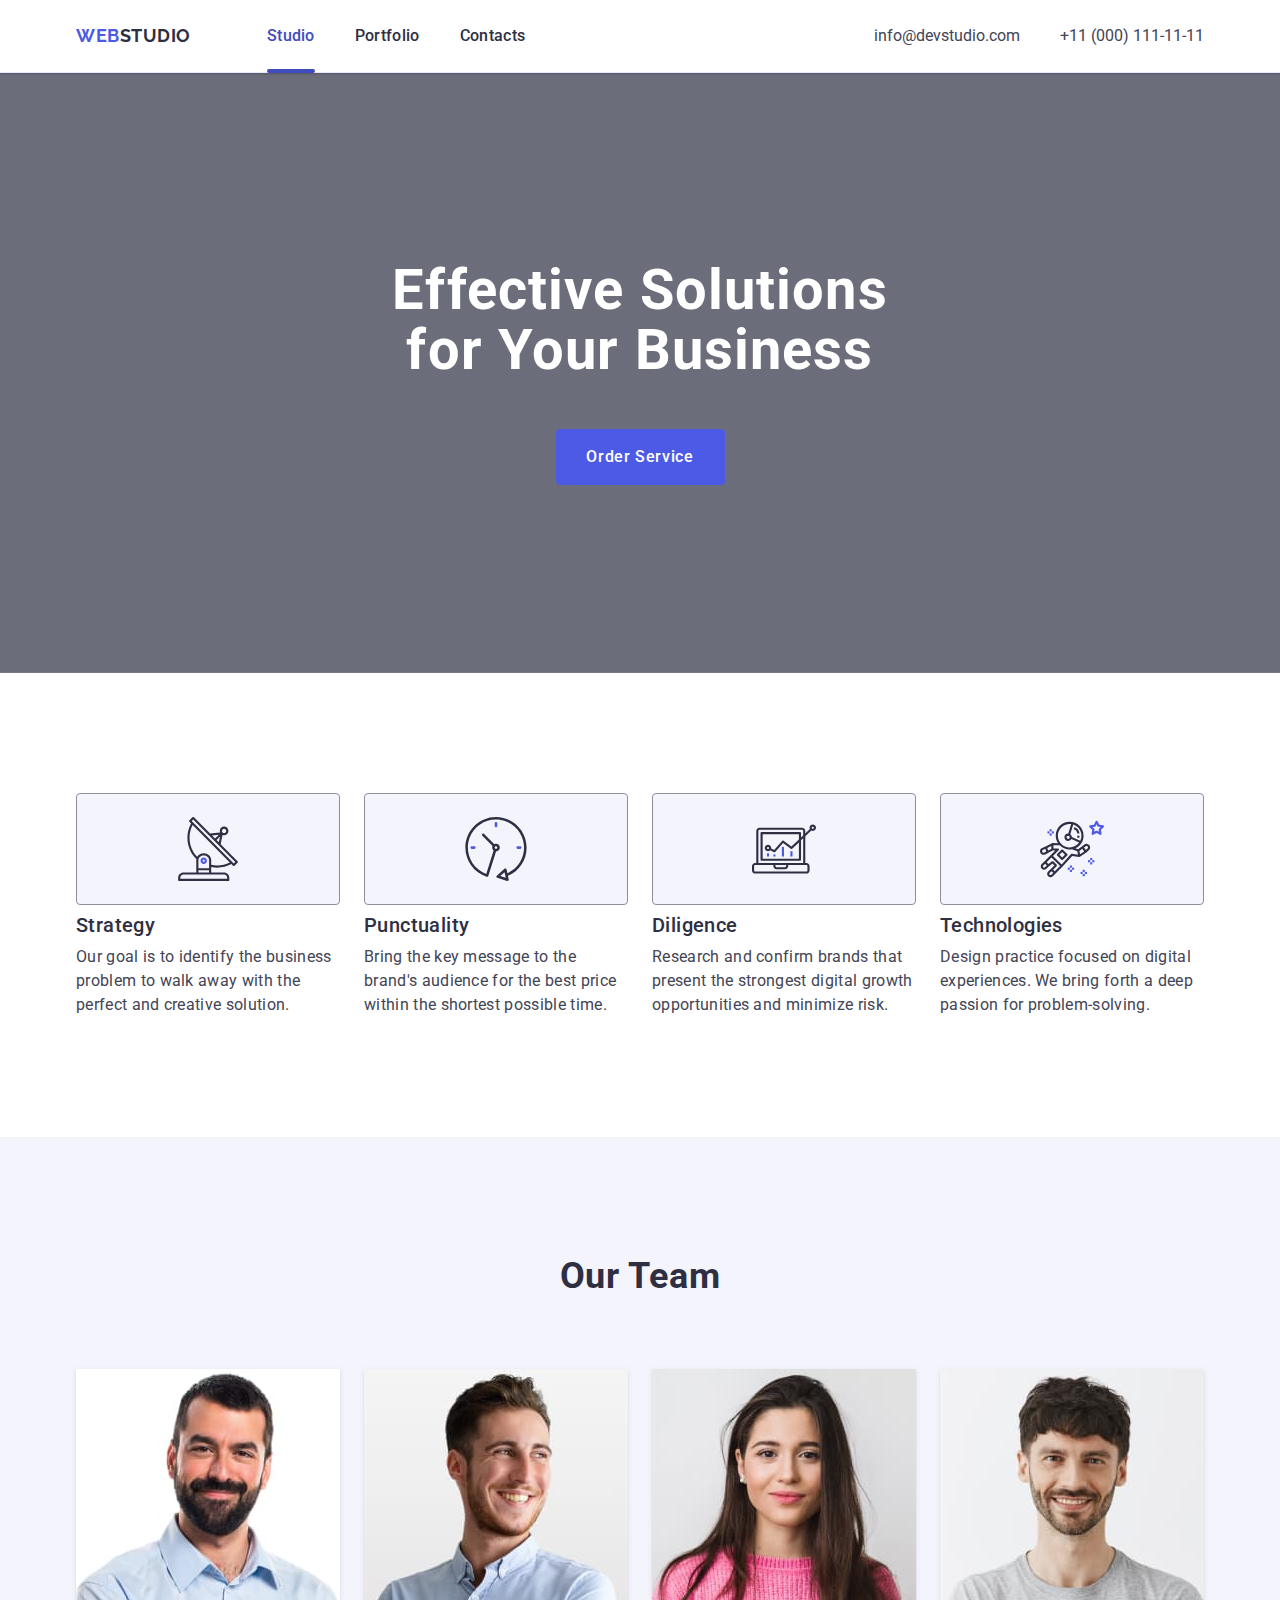
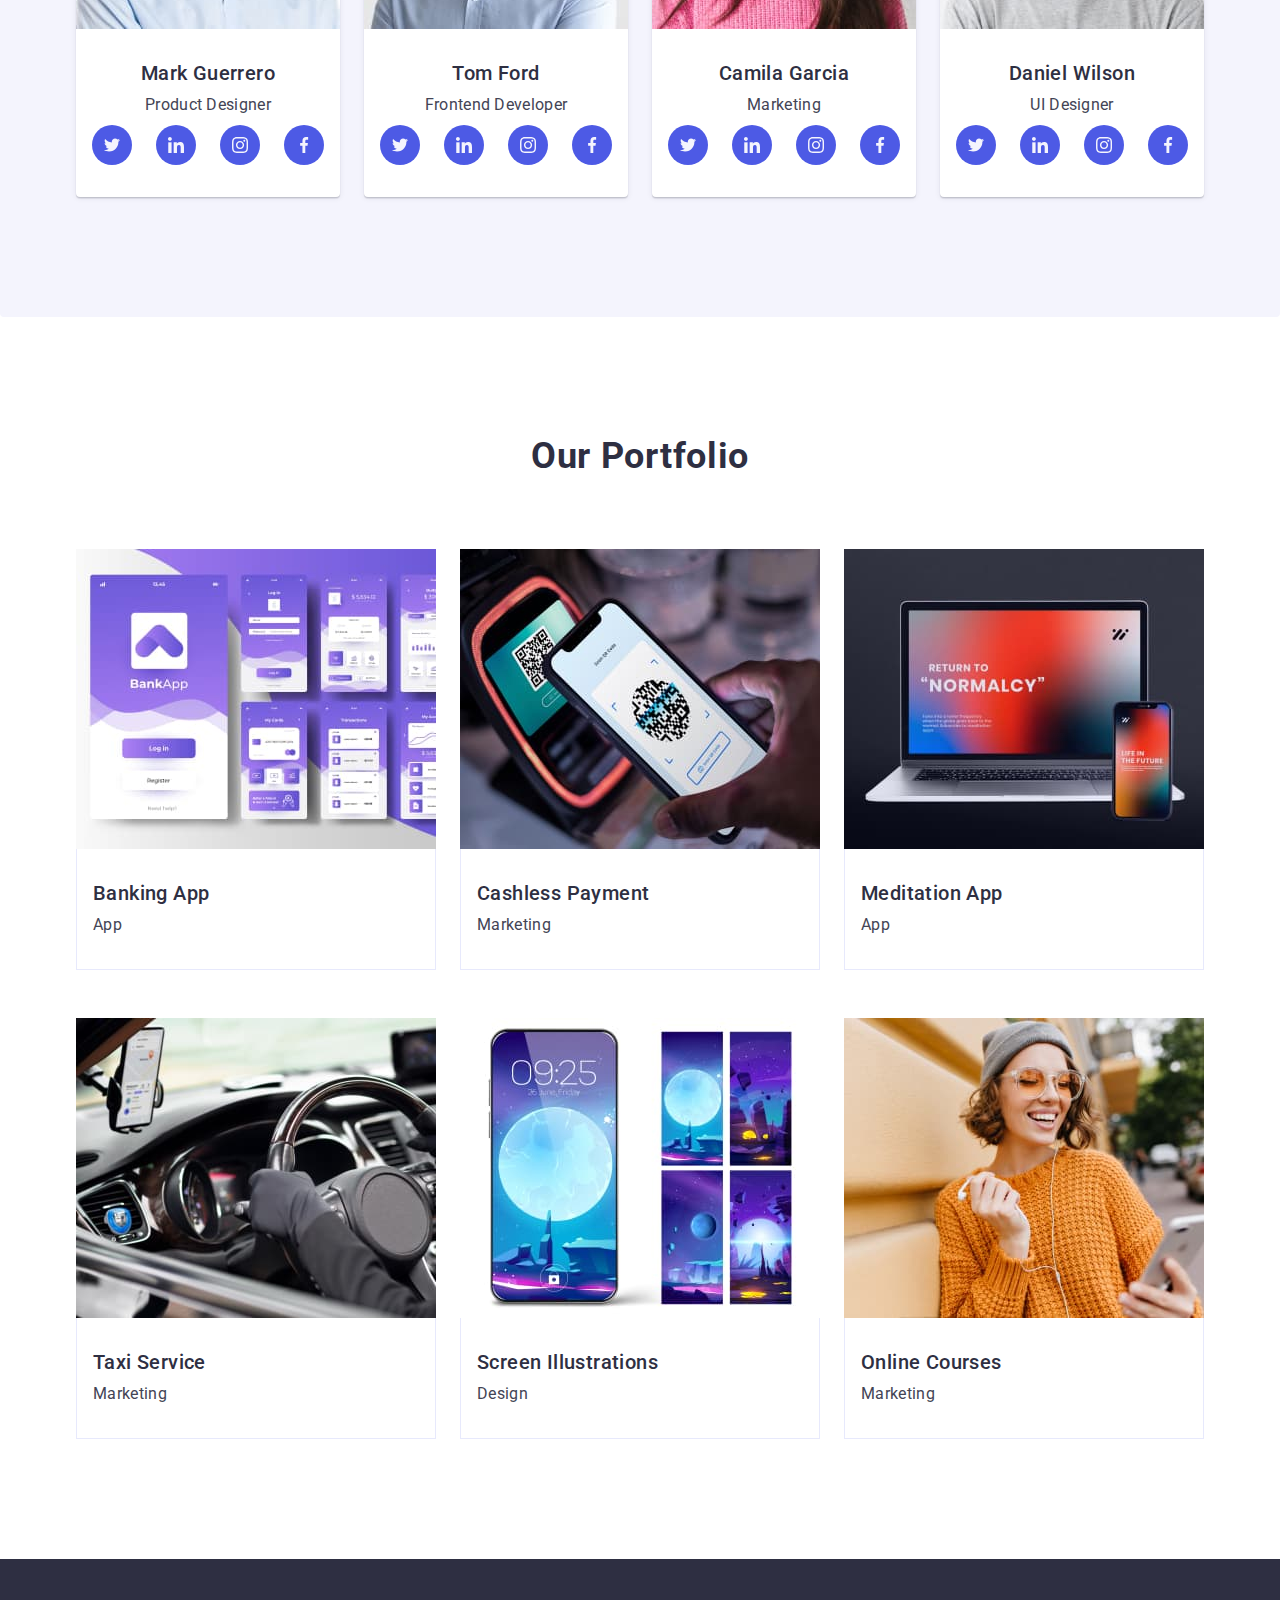
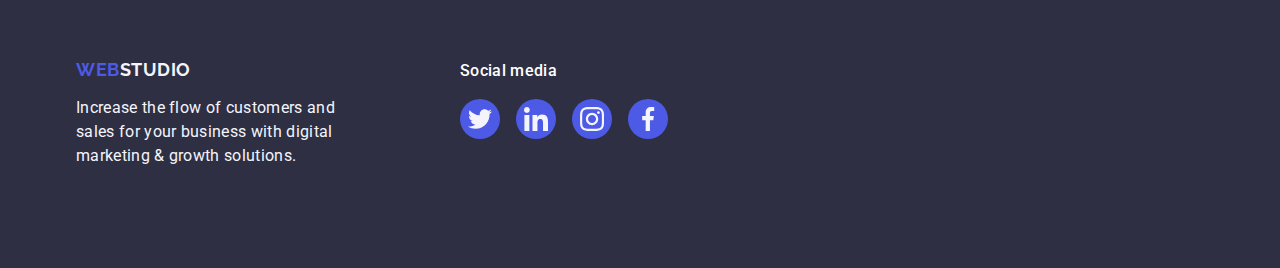
==== index.html @ 5a93f1c4 "Initial commit" ====
<!DOCTYPE html>
<html lang="en">

<head>
    <meta charset="UTF-8">
    <meta name="viewport" content="width=device-width, initial-scale=1.0">
    <title>WEB STUDIO</title>
    <!-- Normalize -->
    <link rel="stylesheet" href="https://cdn.jsdelivr.net/npm/modern-normalize@2.0.0/modern-normalize.min.css">
    <!-- Fonts -->
    <link rel="preconnect" href="https://fonts.googleapis.com">
    <link rel="preconnect" href="https://fonts.gstatic.com" crossorigin>
    <link href="https://fonts.googleapis.com/css2?family=Raleway:wght@700&family=Roboto:wght@400;500;700&display=swap"
        rel="stylesheet">
    <!-- Custom style -->
    <link rel="stylesheet" href="./css/styles.css">
</head>

<body>
    <header class="header">
        <div class="container header-container">
            <nav class="header-nav">
                <a class="header-logo" href=" ./index.html">
                    Web<span class="header-logo-accent">Studio</span></a>
                <ul class="header-list">
                    <li class="header-item">
                        <a class="header-link link" href="./index.html">Studio</a>
                    </li>
                    <li class="header-item">
                        <a class="header-link" href="">Portfolio</a>
                    </li>
                    <li class="header-item">
                        <a class="header-link" href="">Contacts</a>
                    </li>
                </ul>
            </nav>

            <address class="adress-style">
                <ul class="adress-list">
                    <li><a class="adress-item" href="mailto:info@devstudio.com">info@devstudio.com</a></li>
                    <li><a class="adress-item" href="tel:+110001111111">+11 (000) 111-11-11</a></li>
                </ul>
            </address>
        </div>
    </header>

    <main>
        <!--Effective Solutions page-->
        <section class="hero">
            <div class="container hero-container">
                <h1 class="hero-text">Effective Solutions for Your Business</h1>
                <button class="hero-btn" type="button">Order Service</button>
            </div>
        </section>

        <!--main page-->
        <section class="our-advanteges">
            <div class="container">
                <h2 class="visually-hidden">Our advantages</h2>
                <ul class="our-advanteges-list">
                    <li class="our-advanteges-item">
                        <div class="our-advanteges-icon">
                            <svg width="64" height="64">
                                <use href="./images/icons.svg#icon-antenna"></use>
                            </svg>
                        </div>
                        <h3 class="our-advanteges-title">Strategy</h3>
                        <p class="our-advantages-paragraph">Our goal is to identify the business problem to walk away
                            with the perfect and creative solution.
                        </p>
                    </li>
                    <li class="our-advanteges-item">
                        <div class="our-advanteges-icon">
                            <svg width="64" height="64">
                                <use href="./images/icons.svg#icon-clock"></use>
                            </svg>
                        </div>
                        <h3 class="our-advanteges-title">Punctuality</h3>
                        <p class="our-advantages-paragraph">Bring the key message to the brand's audience for the best
                            price within the shortest possible time.
                        </p>
                    </li>
                    <li class="our-advanteges-item">
                        <div class="our-advanteges-icon">
                            <svg width="64" height="64">
                                <use href="./images/icons.svg#icon-diagram"></use>
                            </svg>
                        </div>
                        <h3 class="our-advanteges-title">Diligence</h3>
                        <p class="our-advantages-paragraph">Research and confirm brands that present the strongest
                            digital growth opportunities and minimize risk.
                        </p>
                    </li>
                    <li class="our-advanteges-item">
                        <div class="our-advanteges-icon">
                            <svg width="64" height="64">
                                <use href="./images/icons.svg#icon-astronaut"></use>
                            </svg>
                        </div>
                        <h3 class="our-advanteges-title">Technologies</h3>
                        <p class="our-advantages-paragraph">Design practice focused on digital experiences. We bring
                            forth a deep passion for problem-solving.
                        </p>
                    </li>
                </ul>
            </div>
        </section>

        <!--our team page -->
        <section class="our-team">
            <div class="container">
                <h2 class="our-team-header">Our Team</h2>
                <ul class="our-team-list">
                    <li class="our-team-list-properties">
                        <img src="./images/mark.jpg" alt="Mark" width="264" height="260">
                        <div class="our-team-list-properties-text">
                            <h3 class="our-team-title">Mark Guerrero</h3>
                            <p class="our-team-paragraph">Product Designer</p>
                            <ul class="social-media-list">
                                <li class="social-media-item">
                                    <a href="" class="social-media-link">
                                        <svg class="social-media-icon" width="16" height="16">
                                            <use href="./images/icons.svg#icon-icon-twitter"></use>
                                        </svg>
                                    </a>
                                </li>
                                <li class="social-media-item">
                                    <a href="" class="social-media-link">
                                        <svg class="social-media-icon" width="16" height="16">
                                            <use href="./images/icons.svg#icon-icon-linkedin"></use>
                                        </svg>
                                    </a>
                                </li>
                                <li class="social-media-item">
                                    <a href="" class="social-media-link">
                                        <svg class="social-media-icon" width="16" height="16">
                                            <use href="./images/icons.svg#icon-icon-instagram"></use>
                                        </svg>
                                    </a>
                                </li>
                                <li class="social-media-item">
                                    <a href="" class="social-media-link">
                                        <svg class="social-media-icon" width="16" height="16">
                                            <use href="./images/icons.svg#icon-icon-facebook"></use>
                                        </svg>
                                    </a>
                                </li>
                            </ul>
                        </div>
                    </li>
                    <li class="our-team-list-properties">
                        <img src="./images/tom.jpg" alt="Tom" width="264" height="260">
                        <div class="our-team-list-properties-text">
                            <h3 class="our-team-title">Tom Ford</h3>
                            <p class="our-team-paragraph">Frontend Developer</p>
                            <ul class="social-media-list">
                                <li class="social-media-item">
                                    <a href="" class="social-media-link">
                                        <svg class="social-media-icon" width="16" height="16">
                                            <use href="./images/icons.svg#icon-icon-twitter"></use>
                                        </svg>
                                    </a>
                                </li>
                                <li class="social-media-item">
                                    <a href="" class="social-media-link">
                                        <svg class="social-media-icon" width="16" height="16">
                                            <use href="./images/icons.svg#icon-icon-linkedin"></use>
                                        </svg>
                                    </a>
                                </li>
                                <li class="social-media-item">
                                    <a href="" class="social-media-link">
                                        <svg class="social-media-icon" width="16" height="16">
                                            <use href="./images/icons.svg#icon-icon-instagram"></use>
                                        </svg>
                                    </a>
                                </li>
                                <li class="social-media-item">
                                    <a href="" class="social-media-link">
                                        <svg class="social-media-icon" width="16" height="16">
                                            <use href="./images/icons.svg#icon-icon-facebook"></use>
                                        </svg>
                                    </a>
                                </li>
                            </ul>
                        </div>
                    </li>
                    <li class="our-team-list-properties">
                        <img src="./images/camila.jpg" alt="Camila" width="264" height="260">
                        <div class="our-team-list-properties-text">
                            <h3 class="our-team-title">Camila Garcia</h3>
                            <p class="our-team-paragraph">Marketing</p>
                            <ul class="social-media-list">
                                <li class="social-media-item">
                                    <a href="" class="social-media-link">
                                        <svg class="social-media-icon" width="16" height="16">
                                            <use href="./images/icons.svg#icon-icon-twitter"></use>
                                        </svg>
                                    </a>
                                </li>
                                <li class="social-media-item">
                                    <a href="" class="social-media-link">
                                        <svg class="social-media-icon" width="16" height="16">
                                            <use href="./images/icons.svg#icon-icon-linkedin"></use>
                                        </svg>
                                    </a>
                                </li>
                                <li class="social-media-item">
                                    <a href="" class="social-media-link">
                                        <svg class="social-media-icon" width="16" height="16">
                                            <use href="./images/icons.svg#icon-icon-instagram"></use>
                                        </svg>
                                    </a>
                                </li>
                                <li class="social-media-item">
                                    <a href="" class="social-media-link">
                                        <svg class="social-media-icon" width="16" height="16">
                                            <use href="./images/icons.svg#icon-icon-facebook"></use>
                                        </svg>
                                    </a>
                                </li>
                            </ul>
                        </div>
                    </li>
                    <li class="our-team-list-properties">
                        <img src="./images/daniel.jpg" alt="Daniel" width="264" height="260">
                        <div class="our-team-list-properties-text">
                            <h3 class="our-team-title">Daniel Wilson</h3>
                            <p class="our-team-paragraph">UI Designer</p>
                            <ul class="social-media-list">
                                <li class="social-media-item">
                                    <a href="" class="social-media-link">
                                        <svg class="social-media-icon" width="16" height="16">
                                            <use href="./images/icons.svg#icon-icon-twitter"></use>
                                        </svg>
                                    </a>
                                </li>
                                <li class="social-media-item">
                                    <a href="" class="social-media-link">
                                        <svg class="social-media-icon" width="16" height="16">
                                            <use href="./images/icons.svg#icon-icon-linkedin"></use>
                                        </svg>
                                    </a>
                                </li>
                                <li class="social-media-item">
                                    <a href="" class="social-media-link">
                                        <svg class="social-media-icon" width="16" height="16">
                                            <use href="./images/icons.svg#icon-icon-instagram"></use>
                                        </svg>
                                    </a>
                                </li>
                                <li class="social-media-item">
                                    <a href="" class="social-media-link">
                                        <svg class="social-media-icon" width="16" height="16">
                                            <use href="./images/icons.svg#icon-icon-facebook"></use>
                                        </svg>
                                    </a>
                                </li>
                            </ul>
                        </div>
                    </li>
                </ul>
            </div>
        </section>

        <!--our portfolio page -->
        <section class="our-portfolio">
            <div class="container">
                <h2 class="our-portfolio-header">Our Portfolio</h2>
                <ul class="our-portfolio-list">
                    <li class="our-portfolio-item">
                        <div class="overlay">
                            <img src="./images/banking-app.jpg" alt="Banking App" width="360" height="300">
                            <p class="overlay-text">14 Stylish and User-Friendly App Design Concepts · Task Manager App
                                · Calorie Tracker App ·
                                Exotic Fruit Ecommerce App · Cloud Storage App</p>
                        </div>
                        <div class="our-portfolio-conten">
                            <h3 class="our-portfolio-title">Banking App</h3>
                            <p class="our-portfolio-paragraph">App</p>
                        </div>
                    </li>
                    <li class="our-portfolio-item">

                        <div class="overlay">
                            <img src="./images/cashless-payment.jpg" alt="Cashless Payment" width="360" height="300">
                            <p class="overlay-text">14 Stylish and User-Friendly App Design Concepts · Task Manager App
                                · Calorie Tracker App ·
                                Exotic Fruit Ecommerce App · Cloud Storage App</p>
                        </div>

                        <div class="our-portfolio-conten">
                            <h3 class="our-portfolio-title">Cashless Payment</h3>
                            <p class="our-portfolio-paragraph">Marketing</p>
                        </div>
                    </li>
                    <li class="our-portfolio-item">

                        <div class="overlay">
                            <img src="./images/meditation-app.jpg" alt="Meditation App" width="360" height="300">
                            <p class="overlay-text">14 Stylish and User-Friendly App Design Concepts · Task Manager App
                                · Calorie Tracker App ·
                                Exotic Fruit Ecommerce App · Cloud Storage App</p>
                        </div>

                        <div class="our-portfolio-conten">
                            <h3 class="our-portfolio-title">Meditation App</h3>
                            <p class="our-portfolio-paragraph">App</p>
                        </div>
                    </li>
                    <li class="our-portfolio-item">

                        <div class="overlay">
                            <img src="./images/taxi-service.jpg" alt="Taxi Service" width="360" height="300">
                            <p class="overlay-text">14 Stylish and User-Friendly App Design Concepts · Task Manager App
                                · Calorie Tracker App ·
                                Exotic Fruit Ecommerce App · Cloud Storage App</p>
                        </div>

                        <div class="our-portfolio-conten">
                            <h3 class="our-portfolio-title">Taxi Service</h3>
                            <p class="our-portfolio-paragraph">Marketing</p>
                        </div>
                    </li>
                    <li class="our-portfolio-item">

                        <div class="overlay">
                            <img src="./images/screen-il.jpg" alt="Screen Illustrations" width="360" height="300">
                            <p class="overlay-text">14 Stylish and User-Friendly App Design Concepts · Task Manager App
                                · Calorie Tracker App ·
                                Exotic Fruit Ecommerce App · Cloud Storage App</p>
                        </div>

                        <div class="our-portfolio-conten">
                            <h3 class="our-portfolio-title">Screen Illustrations</h3>
                            <p class="our-portfolio-paragraph">Design</p>
                        </div>
                    </li>
                    <li class="our-portfolio-item">

                        <div class="overlay">
                            <img src="./images/online-courses.jpg" alt="Banking App" width="360" height="300">
                            <p class="overlay-text">14 Stylish and User-Friendly App Design Concepts · Task Manager App
                                · Calorie Tracker App ·
                                Exotic Fruit Ecommerce App · Cloud Storage App</p>
                        </div>

                        <div class="our-portfolio-conten">
                            <h3 class="our-portfolio-title">Online Courses</h3>
                            <p class="our-portfolio-paragraph">Marketing</p>
                        </div>
                    </li>
                </ul>
            </div>
        </section>
    </main>

    <!-- footer -->
    <footer class="footer">
        <div class="container footer-structure">
            <div class="footer-logo-text">
                <a class="footer-logo" href=" ./index.html">
                    Web<span class="footer-logo-accent">Studio</span></a>
                <p class="footer-slogan">Increase the flow of customers and sales for your business with digital
                    marketing & growth solutions.</p>
            </div>
            <div class="footer-social-media">
                <p class="social-paragraph">Social media</p>
                <ul class="footer-social-media-list">
                    <li class="footer-social-media-item">
                        <a href="" class="footer-social-media-link">
                            <svg class="social-media-icon" width="24" height="24">
                                <use href="./images/icons.svg#icon-icon-twitter"></use>
                            </svg>
                        </a>
                    </li>
                    <li class="footer-social-media-item">
                        <a href="" class="footer-social-media-link">
                            <svg class="social-media-icon" width="24" height="24">
                                <use href="./images/icons.svg#icon-icon-linkedin"></use>
                            </svg>
                        </a>
                    </li>
                    <li class="footer-social-media-item">
                        <a href="" class="footer-social-media-link">
                            <svg class="social-media-icon" width="24" height="24">
                                <use href="./images/icons.svg#icon-icon-instagram"></use>
                            </svg>
                        </a>
                    </li>
                    <li class="footer-social-media-item">
                        <a href="" class="footer-social-media-link">
                            <svg class="social-media-icon" width="24" height="24">
                                <use href="./images/icons.svg#icon-icon-facebook"></use>
                            </svg>
                        </a>
                    </li>
                </ul>
            </div>
        </div>
    </footer>
</body>


</html>
---- css/styles.css ----
html {
  box-sizing: border-box;
}
*,
*::after,
*::before {
  box-sizing: inherit;
}
body {
  margin: 0;
  background-color: #fff;
  font-family: Roboto, sans-serif;
  color: #434455;
}

/* Reset styles */
h1,
h2,
h3,
h4,
h5,
h6,
p {
  margin: 0;
}

ul,
ol {
  list-style-type: none;
  margin: 0;
  padding: 0;
}

img {
  display: block;
  max-width: 100%;
  height: auto;
}

a {
  color: currentColor;
  text-decoration: none;
}

button {
  padding: 0;
  font-family: inherit;
  color: currentColor;
  background-color: transparent;
  cursor: pointer;
  border: none;
}

/* header */
.header {
  border-bottom: 1px solid #e7e9fc;
  display: block;
  box-shadow: 0px 2px 1px rgba(46, 47, 66, 0.08),
    0px 1px 1px rgba(46, 47, 66, 0.16), 0px 1px 6px rgba(46, 47, 66, 0.08);
}
.container {
  width: 1158px;
  padding: 0 15px;
  margin: 0 auto;
}
.header-container {
  display: flex; /*розміщує в рядок*/
  justify-content: space-between; /*рівномірні відступи між лого, навігацією та адресом*/
  align-items: center; /*розміщує логотип та адресу на тій же висоті, що і навігацію */
}

.header-nav {
  display: flex;
  align-items: center;
}
.header-list {
  display: flex;
  gap: 40px;
  margin-right: 332px;
}

.adress-list {
  display: flex;
  gap: 40px;
  margin: auto;
}
/* */
.header-link.link {
  position: relative;
  color: #404bbf;
  display: block;
  padding-bottom: 24px;
  padding-top: 24px;
  font-family: Roboto;
  font-size: 16px;
  font-style: normal;
  font-weight: 500;
  line-height: 1.5;
  letter-spacing: 0.02em;
  transition: color 250ms cubic-bezier(0.4, 0, 0.2, 1);
}

.header-link.link::after {
  content: "";
  position: absolute;
  bottom: -1px;
  display: block;
  width: 100%;
  height: 4px;
  border-radius: 2px;
  background-color: #404bbf;
}

/*.header-item:not(:last-child) {
  margin-right: 40px; 
}*/
.header-logo {
  font-family: "Raleway", sans-serif;
  font-weight: 700;
  font-size: 18px;
  line-height: 1.17;
  letter-spacing: 0.03em;
  text-transform: uppercase;
  color: #4d5ae5;

  margin-right: 76px;
}

.header-logo-accent {
  color: #2e2f42;
}
.header-link {
  font-weight: 500;
  font-size: 16px;
  line-height: 1.5;
  letter-spacing: 0.02em;
  color: #2e2f42;

  padding: 24px 0; /*розміщує навігацію на висоті 24px, відступ знизу 24px, а по бокам 0 */
  display: block;

  position: relative;
}
.header-link.link {
  color: #404bbf;
}
.header-link:hover,
.header-link:focus {
  color: #404bbf;
}
/*.header-link:after {
  content: "";
  position: absolute;
  left: 0;
  bottom: -1px;
  display: block;
  border-radius: 2px;
  width: 100%;
  height: 4px;
  background-color: #404bbf;
}*/
.adress-style {
  font-style: normal;
}
.adress-link {
  font-size: 16px;
  line-height: 1.5;
  letter-spacing: 0.02em;
  color: #434455;
}
.adress-item {
  transition: color 250ms cubic-bezier(0.4, 0, 0.2, 1);
}
.adress-item:hover,
.adress-item:focus {
  color: #404bbf;
}

/* body  */
.visually-hidden {
  position: absolute;
  width: 1px;
  height: 1px;
  margin: -1px;
  border: 0;
  padding: 0;
  white-space: nowrap;
  clip-path: inset(100%);
  clip: rect(0 0 0 0);
  overflow: hidden;
}

/* hero section */
.hero {
  /*background: #2e2f42;*/
  background-image: linear-gradient(
      rgba(46, 47, 66, 0.7),
      rgba(46, 47, 66, 0.7)
    ),
    url(../images/1people-office.jpeg);

  background-repeat: no-repeat;
  background-position: center;
  background-size: cover;
  max-width: 1440px;
  margin: 0 auto;
  padding: 188px 0;
}
.hero-container {
  display: flex;
  flex-direction: column;
  align-items: center;
  margin: auto;
}
.hero-text {
  color: #fff;
  font-size: 56px;
  font-weight: 700;
  line-height: 1.07;
  text-align: center;
  letter-spacing: 0.02em;
  max-width: 496px;
  margin-bottom: 48px;
  text-align: center;
}
.hero-btn {
  color: #fff;
  font-size: 16px;
  font-weight: 500;
  line-height: 1.5;
  letter-spacing: 0.04em;
  border-radius: 4px;
  border: none;
  background-color: #4d5ae5;
  min-width: 169px;
  height: 56px;
  text-align: center;
  transition: background-color 250ms cubic-bezier(0.4, 0, 0.2, 1);
}
.hero-btn:hover,
.hero-btn:focus {
  background-color: #404bbf;
}

/* our-advanteges */
.our-advanteges {
  padding: 120px 0 120px 0;
}
.our-advanteges-icon {
  display: flex;
  align-items: center;
  justify-content: center;
  height: 112px;
  margin-bottom: 8px;

  border-radius: 4px;
  border: 1px solid #8e8f99;
  background: #f4f4fd;
}
.our-advanteges-header {
  color: #2e2f42;
  font-size: 36px;
  font-weight: 700;
  line-height: 1.11;
  letter-spacing: 0.02em;
}
.our-advanteges-title {
  color: #2e2f42;
  font-size: 20px;
  font-weight: 500;
  line-height: 1.2;
  letter-spacing: 0.02em;
}
.our-advantages-paragraph {
  color: #434455;
  font-size: 16px;
  line-height: 1.5;
  letter-spacing: 0.02em;
}
.our-advanteges-item {
  /*display: flex;
  flex-direction: column;
  align-items: flex-start;*/
  flex-basis: calc((100% - 72px) / 4);
}
.our-advanteges-title {
  margin-bottom: 8px;
}
.our-advanteges-list {
  display: flex;
  align-items: center;
  align-content: center;
  justify-content: center;
  gap: 24px;
}
/* our-team */
.our-team {
  background-color: #f4f4fd;
  padding: 120px 0 120px 0;
  border-radius: 0px 0px 4px 4px;
}
.our-team-header {
  color: #2e2f42;
  font-size: 36px;
  font-weight: 700;
  line-height: 1.11;
  letter-spacing: 0.02em;
  text-transform: capitalize;
  margin-bottom: 72px;
  text-align: center;
}
.our-team-title {
  color: #2e2f42;
  font-size: 20px;
  font-weight: 500;
  line-height: 1.2;
  letter-spacing: 0.02em;
  text-align: center;
  margin-bottom: 8px;
}
.our-team-list {
  display: flex;
  flex-wrap: wrap;
  list-style: none;
  gap: 24px;
  align-items: center;
}
.our-team-paragraph {
  color: #434455;
  font-size: 16px;
  line-height: 1.5;
  letter-spacing: 0.02em;
  text-align: center;
}
.our-team-list-properties {
  background-color: #ffffff;
  width: calc((100% - 72) / 4);
  display: flex;
  padding-bottom: 0px;
  flex-direction: column;
  justify-content: center;
  align-items: center;
  border-radius: 0px 0px 4px 4px;
  box-shadow: 0px 2px 1px 0px rgba(46, 47, 66, 0.08),
    0px 1px 1px 0px rgba(46, 47, 66, 0.16),
    0px 1px 6px 0px rgba(46, 47, 66, 0.08);
}
.our-team-list-properties-text {
  display: flex;
  width: 232px;
  flex-direction: column;
  justify-content: center;
  align-items: center;
  padding: 32px 0;
}

.social-media-list {
  display: flex;
  gap: 24px;
  margin-top: 8px;
  justify-content: center;
  align-items: center;
  list-style-type: none;
}
.social-media-item {
  display: flex;
  justify-content: center;
  width: 40px;
  height: 40px;
}

.social-media-icon {
  fill: #f4f4fd;
}
.social-media-link {
  display: flex;
  flex-direction: row;
  background-color: #4d5ae5;
  border-radius: 50%;
  width: 100%;
  height: 100%;
  align-items: center;
  justify-content: center;
  transition: background-color 250ms cubic-bezier(0.4, 0, 0.2, 1);
}

.social-media-link:hover,
.social-media-link:focus {
  background-color: #404bbf;
}

/* Our Portfolio */
.our-portfolio {
  padding: 120px 0 120px 0;
}
.our-portfolio-header {
  color: #2e2f42;
  font-size: 36px;
  font-weight: 700;
  line-height: 1.11;
  letter-spacing: 0.02em;
  /*background-color: #f4f4fd;*/
  text-align: center;
  text-transform: capitalize;
  margin-bottom: 72px;
}
.our-portfolio-title {
  color: #2e2f42;
  font-size: 20px;
  font-weight: 500;
  line-height: 1.2;
  letter-spacing: 0.02em;
  margin-bottom: 8px;
}
.our-portfolio-paragraph {
  color: #434455;
  font-size: 16px;
  line-height: 1.5;
  letter-spacing: 0.02em;
}
.our-portfolio-conten {
  display: flex;
  flex-direction: column;
  justify-content: center;
  align-items: flex-start;
  align-self: stretch;
  border: 1px solid #e7e9fc;
  border-top: none;
  padding: 32px 16px;
}
.our-portfolio-list {
  display: flex;
  flex-wrap: wrap;
  gap: 24px;
  list-style: none;
  row-gap: 48px;
}
.our-portfolio-item {
  width: calc((100% - 48px) / 3);
  transition: box-shadow 250ms cubic-bezier(0.4, 0, 0.2, 1);
  /*display: flex;
    padding-bottom: 0px;
  flex-direction: column;
  align-items: flex-start;
  flex-shrink: 0;*/
}
.our-portfolio-item:hover {
  box-shadow: 1px 6px rgba(46, 47, 66, 0.08), 0px 1px 1px rgba(46, 47, 66, 0.16),
    0px 2px 1px rgba(46, 47, 66, 0.08);
  /* transform: translateY(0%); */
}
.our-portfolio-item:hover .overlay-text {
  transform: translateY(0%);
}
.overlay {
  position: relative;
  overflow: hidden;
}
.overlay-text {
  position: absolute;
  top: 0;
  left: 0;
  transform: translateY(100%);
  transition: transform 250ms cubic-bezier(0.4, 0, 0.2, 1);
  width: 100%;
  height: 100%;
  padding: 40px 32px;
  color: #f4f4fd;
  background-color: #4d5ae5;
  line-height: 1.5;
  letter-spacing: 0.02em;
}
.overlay-text:hover {
  transform: translateY(0%);
}

/*paragraph
.our-advantages-paragraph,
.our-team-paragraph,
.our-portfolio-paragraph {
  color: #434455;
  font-size: 16px;
  line-height: 1.5;
  letter-spacing: 0.02em;
} */

/* footer */
.footer {
  background: #2e2f42;
  padding: 100px 0;
}
.footer-structure {
  display: flex;
  align-items: baseline;
}
.footer-logo-text {
  margin-right: 120px;
}
.footer-logo {
  display: inline-block;
  font-family: "Raleway", sans-serif;
  font-weight: 700;
  font-size: 18px;
  line-height: 1.17;
  letter-spacing: 0.03em;
  text-transform: uppercase;
  color: #4d5ae5;
  margin-right: 76px;
  margin-bottom: 16px;
}
.footer-logo-accent {
  color: #f4f4fd;
}
.footer-slogan {
  font-size: 16px;
  letter-spacing: 0.02em;
  line-height: 1.5;
  color: #f4f4fd;
  max-width: 264px;
}
.social-paragraph {
  font-weight: 500;
  font-size: 16px;
  line-height: 1.5;
  letter-spacing: 0.02em;
  color: #ffffff;
  margin-bottom: 16px;
}
.footer-social-media-list {
  gap: 16px;
  display: flex;
  margin-top: 8px;
  justify-content: center;
  align-items: center;
  list-style-type: none;
}
.footer-social-media-item {
  display: flex;
  gap: 16px;
  display: flex;
  justify-content: center;
  width: 40px;
  height: 40px;
  transition: background-color 250ms cubic-bezier(0.4, 0, 0.2, 1);
}
.footer-social-media-link {
  display: flex;
  flex-direction: row;
  background-color: #4d5ae5;
  border-radius: 50%;
  width: 100%;
  height: 100%;
  align-items: center;
  justify-content: center;
  transition: background-color 250ms cubic-bezier(0.4, 0, 0.2, 1);
}
.footer-social-media-link:hover,
.footer-social-media-link:focus {
  background-color: #31d0aa;
}
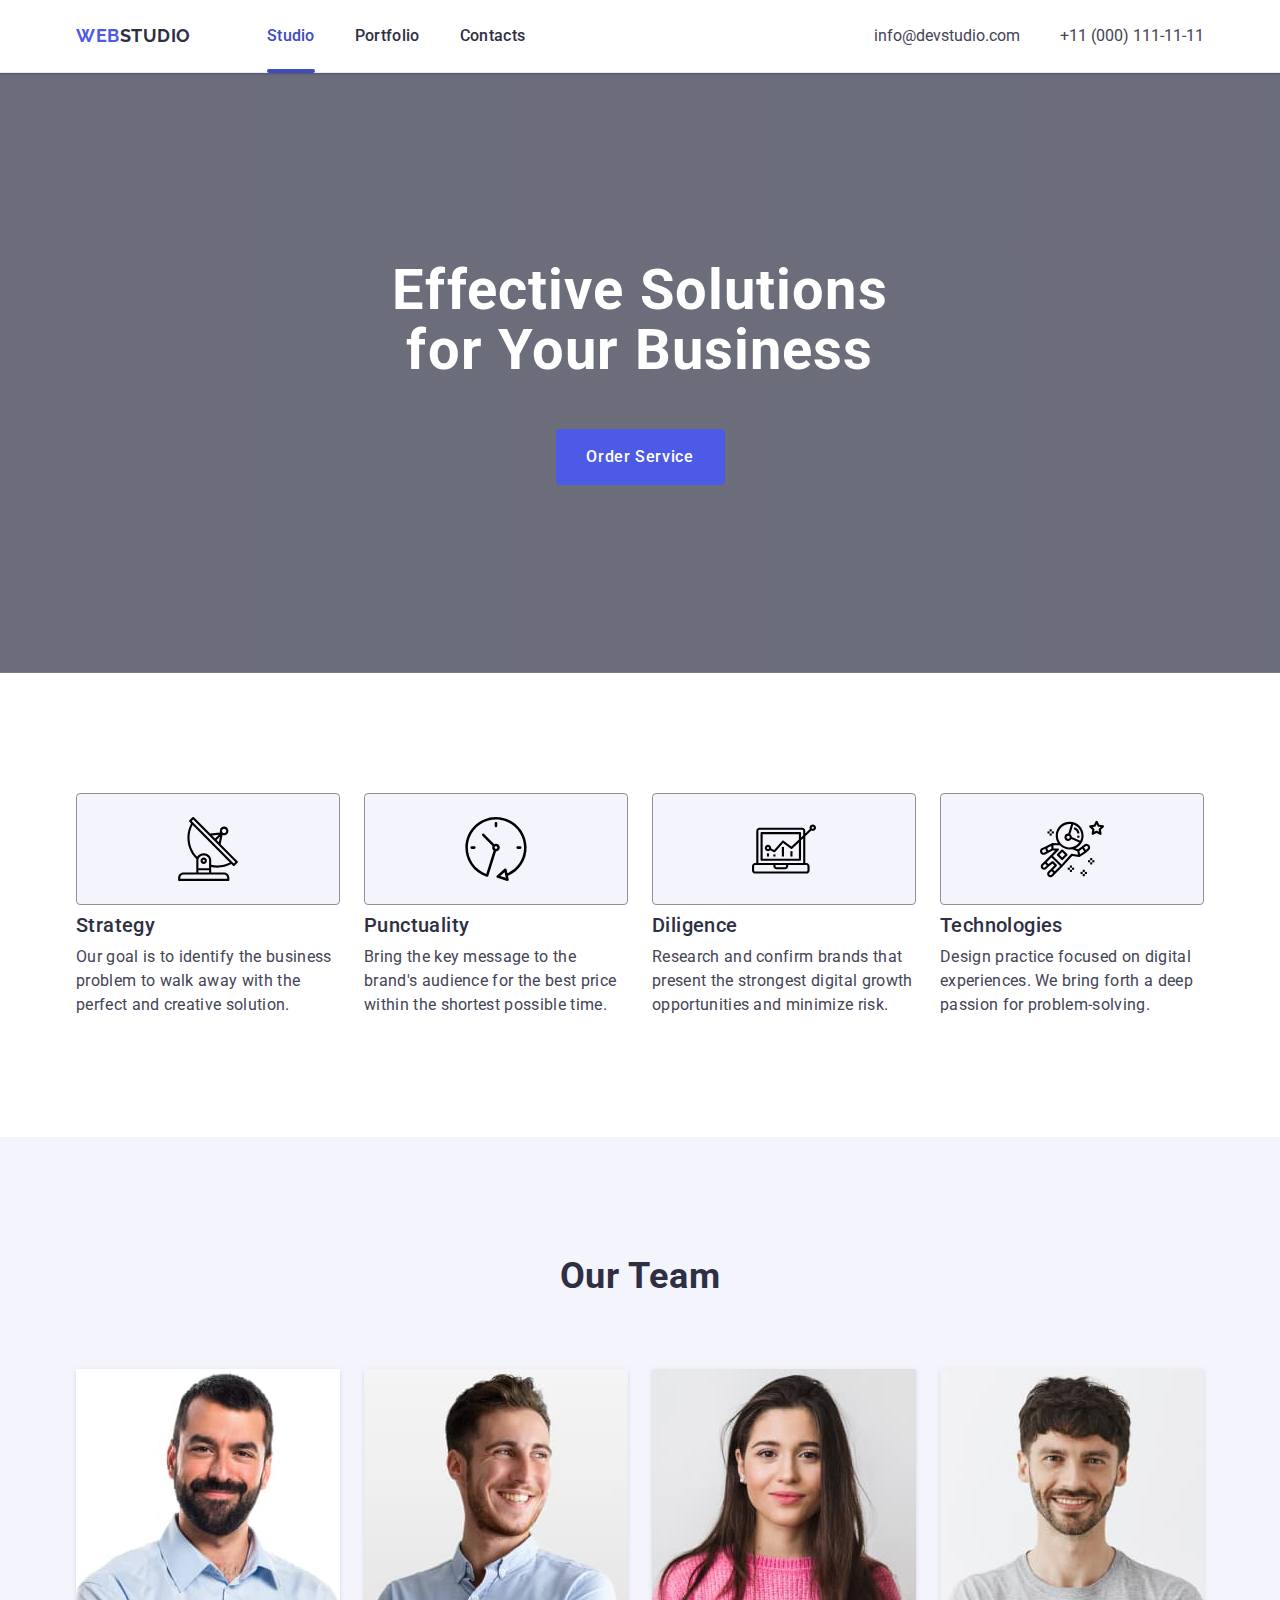
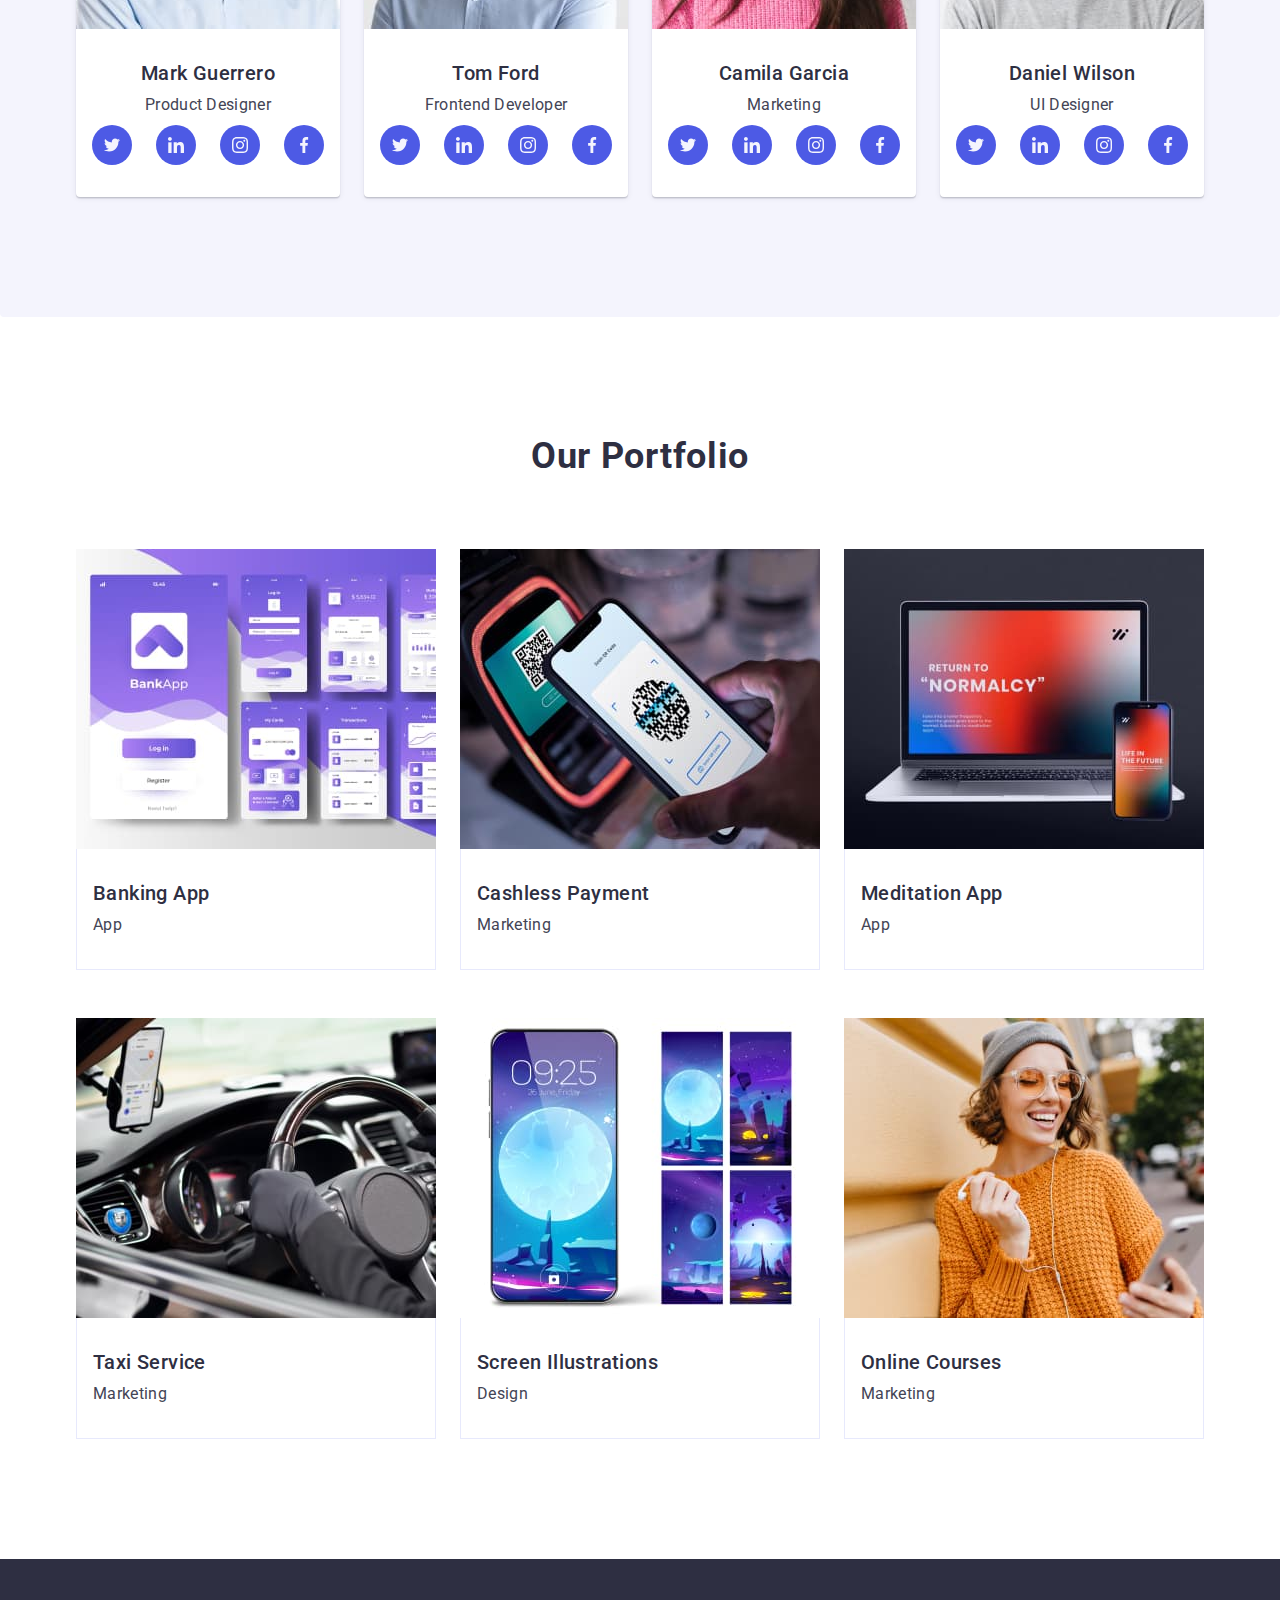
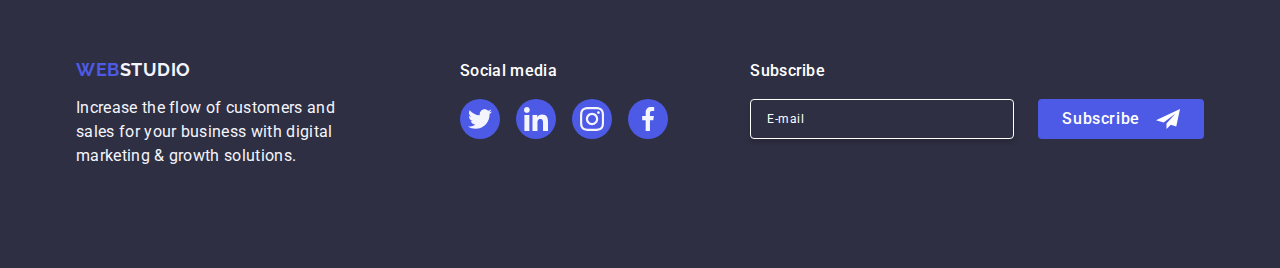
==== commit c30bde44: "add Subscribe" ====
--- a/index.html
+++ b/index.html
@@ -397,7 +397,23 @@
                     </li>
                 </ul>
             </div>
+            <!--footer form-->
+            <div class="form-footer">
+                <p class="footer-caption">Subscribe</p>
+                <form class="subscribe-form" name="subscribe">
+                    <label class="form-field">
+                        <input class="form-input-subscribe" name="subscribe" type="email" placeholder="E-mail" />
+                    </label>
+                    <button class="input-subscribe-btn" type="submit">
+                        Subscribe
+                        <svg class="input-subscribe-icon" width="24" height="24">
+                            <use href="./images/icons.svg#icon-Frame3"></use>
+                        </svg>
+                    </button>
+                </form>
+            </div>
         </div>
+
     </footer>
 </body>
 
--- a/css/styles.css
+++ b/css/styles.css
@@ -474,16 +474,6 @@
   transform: translateY(0%);
 }
 
-/*paragraph
-.our-advantages-paragraph,
-.our-team-paragraph,
-.our-portfolio-paragraph {
-  color: #434455;
-  font-size: 16px;
-  line-height: 1.5;
-  letter-spacing: 0.02em;
-} */
-
 /* footer */
 .footer {
   background: #2e2f42;
@@ -558,3 +548,69 @@
 .footer-social-media-link:focus {
   background-color: #31d0aa;
 }
+
+/* footer form */
+.form-footer {
+  margin-left: auto;
+}
+.footer-caption {
+  margin-bottom: 16px;
+  color: #fff;
+
+  font-weight: 500;
+  line-height: 1.5;
+  letter-spacing: 0.02em;
+}
+.subscribe-form {
+  display: flex;
+  align-items: center;
+  gap: 24px;
+}
+.form-field {
+}
+.form-input-subscribe {
+  width: 264px;
+  height: 40px;
+  padding: 8px 16px;
+
+  font-size: 12px;
+  line-height: 2;
+  letter-spacing: 0.04em;
+
+  color: #fff;
+  outline: transparent;
+  background: transparent;
+  border-radius: 4px;
+  border: 1px solid #fff;
+  box-shadow: 0px 4px 4px 0px rgba(0, 0, 0, 0.15);
+}
+.form-input-subscribe::placeholder {
+  color: #fff;
+}
+.input-subscribe-btn {
+  min-width: 165px;
+  height: 40px;
+
+  display: flex;
+  justify-content: center;
+  align-items: center;
+  /* gap: 16px; */
+
+  border: none;
+  border-radius: 4px;
+  background: #4d5ae5;
+
+  padding: 8px 24px;
+
+  color: #fff;
+  text-align: center;
+  cursor: pointer;
+
+  font-weight: 500;
+  line-height: 1.5;
+  letter-spacing: 0.04em;
+}
+.input-subscribe-icon {
+  margin-left: 16px;
+  fill: #ffffff;
+}
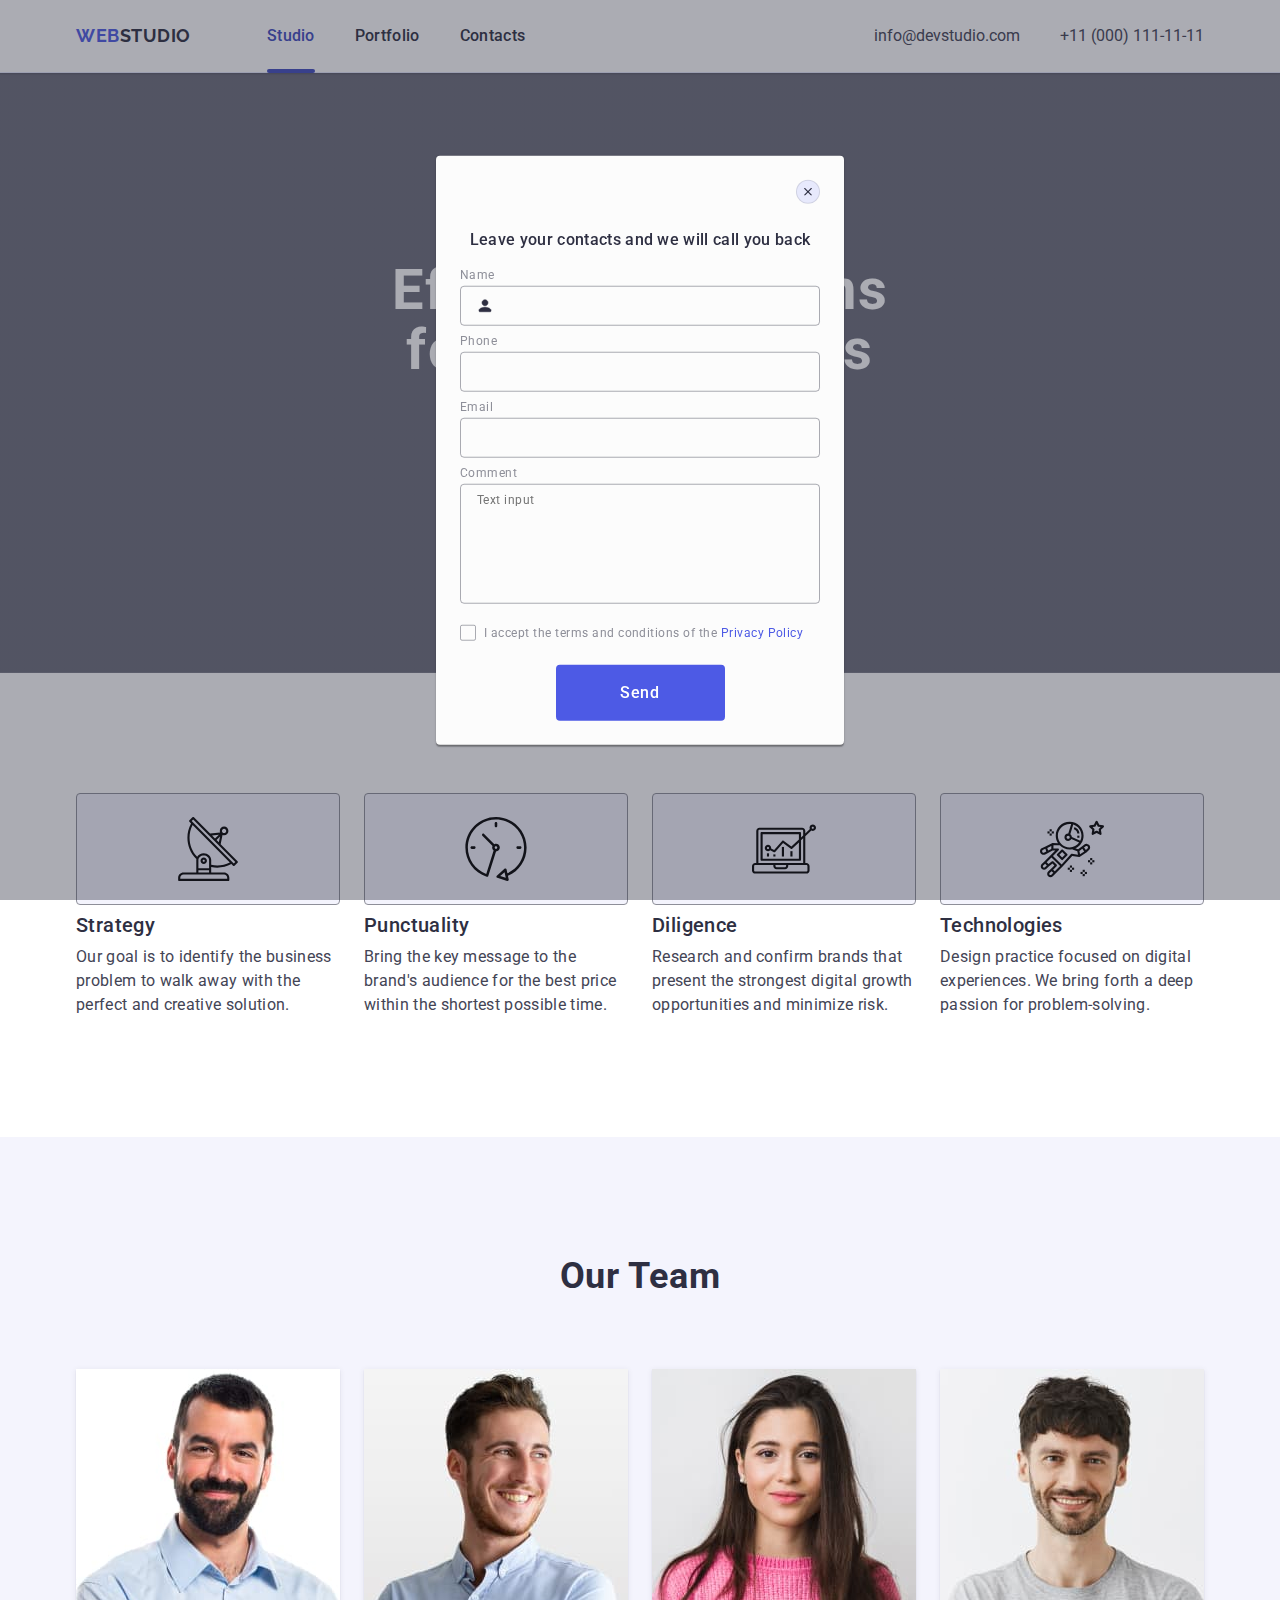
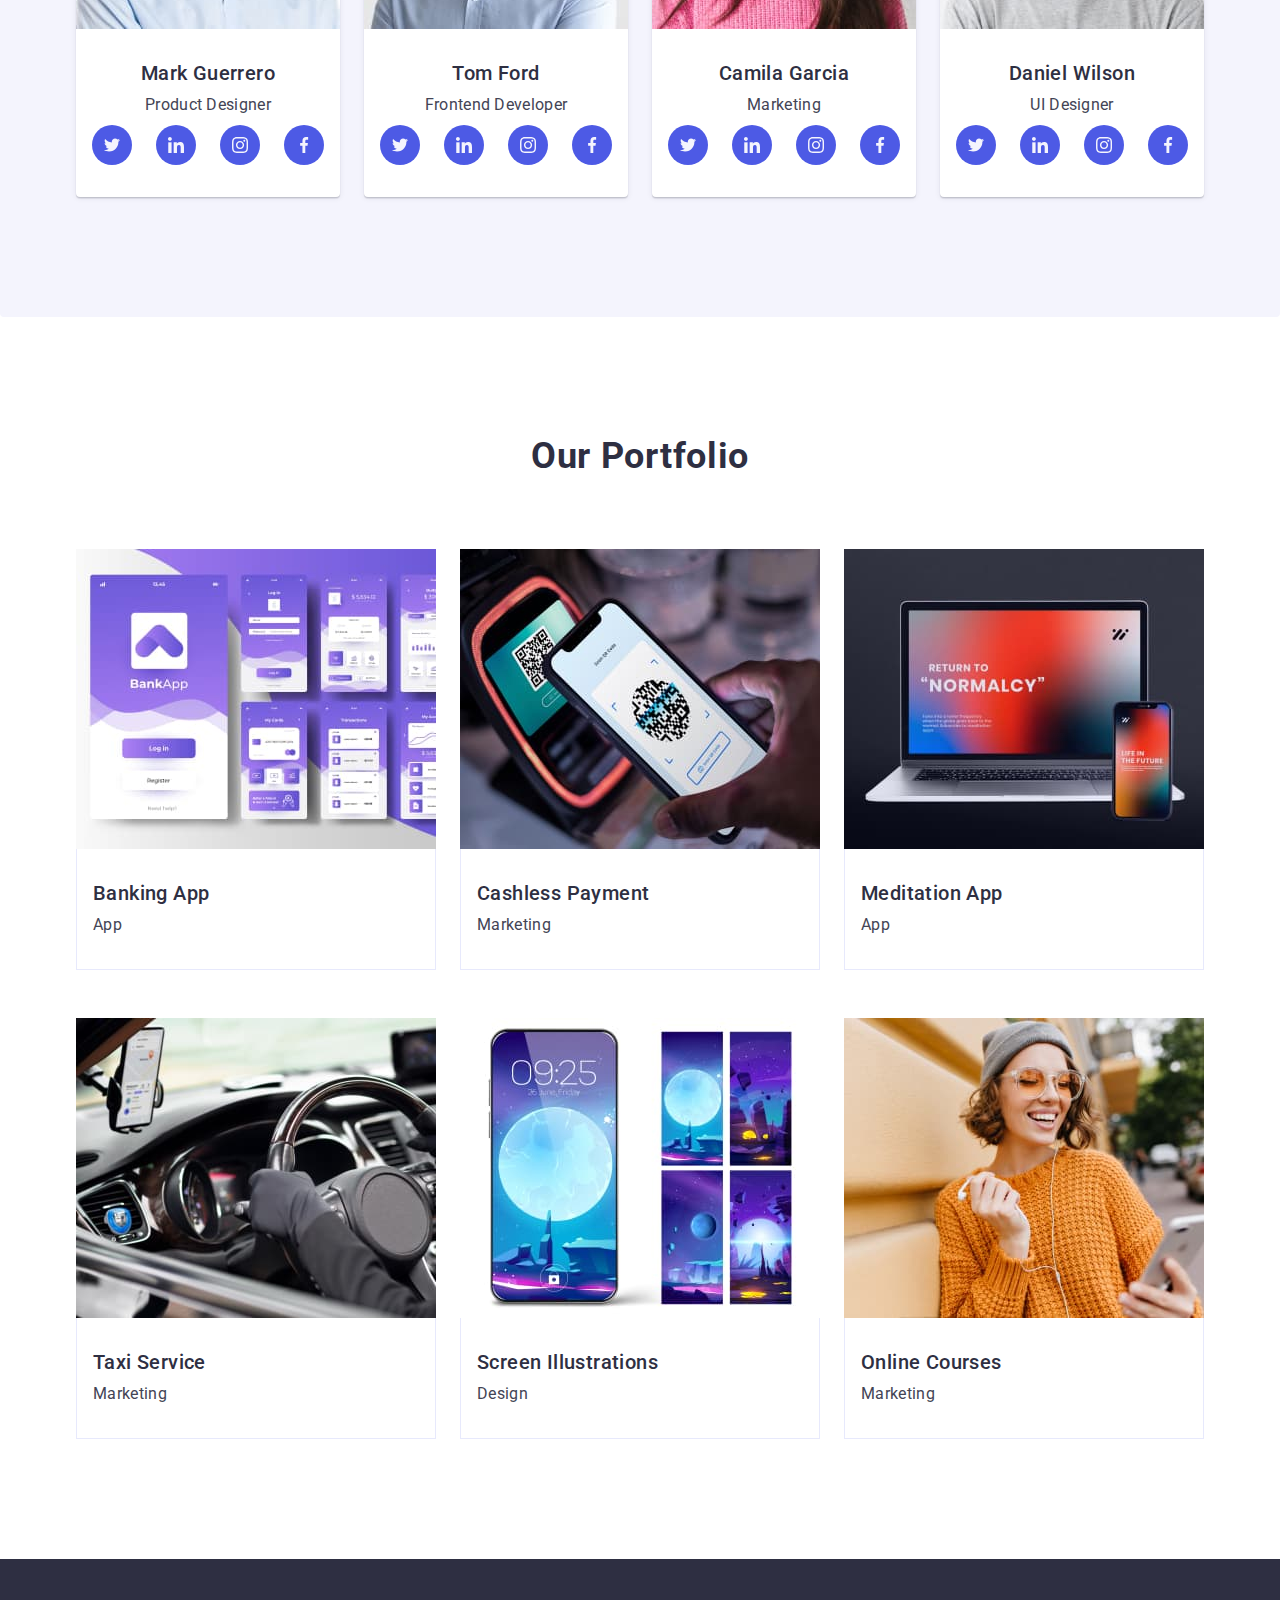
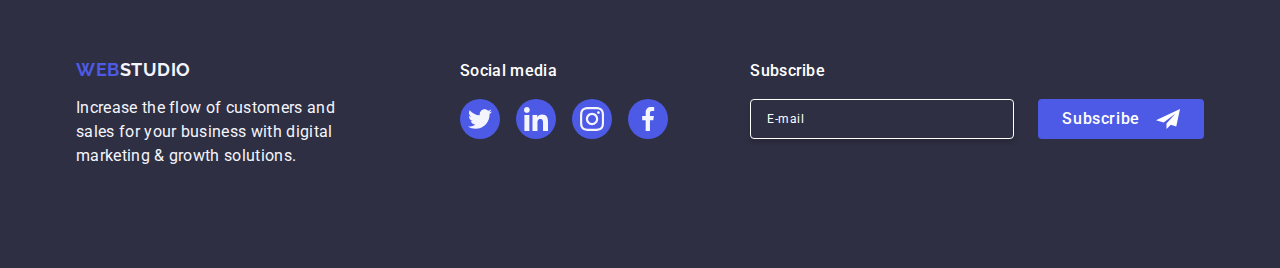
==== commit 22ce7e94: "add modal window" ====
--- a/index.html
+++ b/index.html
@@ -413,9 +413,69 @@
                 </form>
             </div>
         </div>
-
     </footer>
+
+    <!-- Modal window -->
+    <!-- aria-label - атрибут доступності, описуємо що це за елемент для сео машини -->
+    <div class="backdrop is-open">
+        <div class="modal">
+            <button class="modal-btn" type="button" aria-label="Modal close button">
+                <svg class="modal-btn-icon" width="8" height="8">
+                    <use href="./images/icons.svg#icon-close"></use>
+                </svg>
+            </button>
+            <p class="modal-caption">
+                Leave your contacts and we will call you back
+            </p>
+            <!-- method="post" для безпечної відправки даних -->
+            <form class="modal-form" name="order-service">
+                <div class="field">
+                    <label class="text-label" for="user-name">Name</label>
+                    <div class="icon-input">
+                        <input class="form-input" id="user-name" name="user-name" type="text" required />
+                        <svg class="form-icon" width="18" height="24">
+                            <use href="./images/icons.svg#icon-person"></use>
+                        </svg>
+                    </div>
+                </div>
+                <div class="field">
+                    <label class="text-label" for="phone">Phone</label>
+                    <div class="icon-input">
+                        <input class="form-input" id="phone" name="phone" type="tel" required />
+                        <svg class="form-icon" width="18" height="24">
+                            <use href="./images/icons.svg#icon-phone"></use>
+                        </svg>
+                    </div>
+                </div>
+                <div class="field">
+                    <label class="text-label" for="email">Email</label>
+                    <div class="icon-input">
+                        <input class="form-input" id="email" name="email" type="email" required />
+                        <svg class="form-icon" width="18" height="24">
+                            <use href="./images/icons.svg#icon-email"></use>
+                        </svg>
+                    </div>
+                </div>
+                <div class="field field-textarea">
+                    <label class="text-label" for="user-comment">Comment</label>
+                    <textarea class="text-textarea" id="user-comment" name="user-comment" cols="30" rows="10"
+                        placeholder="Text input"></textarea>
+                </div>
+                <div class="field_">
+                    <input class="visually-hidden" name="user-privacy" type="checkbox" id="user-privacy" value="true"
+                        required />
+                    <label class="field_checkbox" for="user-privacy"><span class="privacy-policy">
+                            <svg class="svg-checkbox" width="10" height="8">
+                                <use href="./images/icons.svg#icon-checkbox"></use>
+                            </svg>
+                        </span>I accept the terms and conditions of the
+                        <a class="link-privacy-policy" href="">Privacy Policy</a>
+                    </label>
+                </div>
+                <button class="modal-button" type="submit">Send</button>
+            </form>
+        </div>
+    </div>
 </body>
 
-
 </html>--- a/css/styles.css
+++ b/css/styles.css
@@ -590,22 +590,16 @@
 .input-subscribe-btn {
   min-width: 165px;
   height: 40px;
-
-  display: flex;
-  justify-content: center;
-  align-items: center;
-  /* gap: 16px; */
-
+  display: flex;
+  justify-content: center;
+  align-items: center;
   border: none;
   border-radius: 4px;
   background: #4d5ae5;
-
   padding: 8px 24px;
-
   color: #fff;
   text-align: center;
   cursor: pointer;
-
   font-weight: 500;
   line-height: 1.5;
   letter-spacing: 0.04em;
@@ -614,3 +608,228 @@
   margin-left: 16px;
   fill: #ffffff;
 }
+
+/* modal window */
+.backdrop {
+  position: fixed;
+  top: 0;
+  left: 0;
+  width: 100vw;
+  height: 100vh;
+  background-color: rgba(46, 47, 66, 0.4);
+  transition: opacity 250ms cubic-bezier(0.4, 0, 0.2, 1),
+    visibility 250ms cubic-bezier(0.4, 0, 0.2, 1);
+  opacity: 0;
+  visibility: hidden;
+  pointer-events: none;
+}
+.backdrop.is-open {
+  /* обов'язково при is-hidden мають бути додані 3 елементи для приховування елементу зі сторінки */
+  /* opacity: 0;
+  visibility: hidden;
+  pointer-events: none; */
+  opacity: 1;
+  visibility: visible;
+  pointer-events: initial;
+}
+.modal {
+  position: absolute;
+  top: 50%;
+  left: 50%;
+  transform: translate(-50%, -50%) scale(1);
+  width: 408px;
+  min-height: 584px;
+  padding: 72px 24px 24px 24px;
+  border-radius: 4px;
+  background: #fcfcfc;
+  box-shadow: 0px 1px 1px rgba(0, 0, 0, 0.14), 0px 1px 3px rgba(0, 0, 0, 0.12),
+    0px 2px 1px rgba(0, 0, 0, 0.2);
+  transition: transform 250ms cubic-bezier(0.4, 0, 0.2, 1);
+}
+.modal-btn {
+  position: absolute;
+  top: 24px;
+  right: 24px;
+  display: flex;
+  justify-content: center;
+  align-items: center;
+  width: 24px;
+  height: 24px;
+  border-radius: 50%;
+  background-color: #e7e9fc;
+  border: 1px solid rgba(0, 0, 0, 0.1);
+  padding: 0;
+  cursor: pointer;
+  transition: background-color 250ms cubic-bezier(0.4, 0, 0.2, 1),
+    border 250ms cubic-bezier(0.4, 0, 0.2, 1);
+  fill: #e7e9fc;
+  stroke-width: 1px;
+  stroke: rgba(0, 0, 0, 0.1);
+}
+.modal-btn:hover {
+  background-color: #404bbf;
+  border: none;
+}
+.modal-btn:focus {
+  background-color: #404bbf;
+  border: none;
+}
+.modal-btn:hover .modal-btn-icon {
+  fill: #ffffff;
+}
+.modal-btn:focus .modal-btn-icon {
+  fill: #ffffff;
+}
+.modal-btn-icon {
+  background-color: #e7e9fc;
+  fill: #2e2f42;
+  transition: fill 250ms cubic-bezier(0.4, 0, 0.2, 1);
+}
+.modal-caption {
+  font-weight: 500;
+  font-size: 16px;
+  line-height: 1.5;
+  width: 360px;
+  text-align: center;
+  letter-spacing: 0.02em;
+  color: #2e2f42;
+  margin-bottom: 16px;
+}
+.icon-input {
+  position: relative;
+  margin-bottom: 8px;
+}
+.form-icon {
+  position: absolute;
+  top: 50%;
+  left: 16px;
+  transform: translateY(-50%);
+  transition: fill 250ms cubic-bezier(0.4, 0, 0.2, 1);
+  fill: transparent;
+  stroke: #2e2f42;
+  fill: #2e2f42;
+}
+.form-input {
+  width: 100%;
+  height: 40px;
+  border: 1px solid rgba(46, 47, 66, 0.4);
+  border-radius: 4px;
+  padding-left: 38px;
+  background-color: transparent;
+  outline: transparent;
+  transition: border-color 250ms cubic-bezier(0.4, 0, 0.2, 1);
+}
+/*змінити колір іконки при фокусі на input*/
+.form-input:focus {
+  border: 1px solid #4d5ae5;
+}
+.form-input:focus + .form-icon {
+  fill: #4d5ae5;
+  stroke: #4d5ae5;
+}
+.text-label,
+.text-textarea {
+  color: #8e8f99;
+  font-size: 12px;
+  line-height: 1.17;
+  letter-spacing: 0.04em;
+}
+.text-label {
+  display: block;
+  margin-bottom: 4px;
+}
+.text-textarea {
+  border-radius: 4px;
+  outline: transparent;
+  width: 100%;
+  height: 120px;
+  border: 1px solid rgba(46, 47, 66, 0.4);
+  color: rgba(46, 47, 66, 0.4);
+  background-color: transparent;
+  padding: 8px 16px;
+  transition: border-color 250ms cubic-bezier(0.4, 0, 0.2, 1);
+  resize: none;
+}
+.text-textarea:focus {
+  border-radius: 4px;
+  border: 1px solid #4d5ae5;
+}
+.checkbox-text {
+  color: #8e8f99;
+  font-size: 12px;
+  line-height: 1.16;
+  letter-spacing: 0.03em;
+  margin-left: 8px;
+  margin-bottom: 24px;
+}
+.privacy-policy {
+  width: 16px;
+  height: 16px;
+  color: #4d5ae5;
+  border: 1px solid rgba(46, 47, 66, 0.4);
+  font-size: 12px;
+  border-radius: 2px;
+  line-height: 16px;
+  letter-spacing: 0.48px;
+  transition: background-color 250ms cubic-bezier(0.4, 0, 0.2, 1),
+    border 250ms cubic-bezier(0.4, 0, 0.2, 1),
+    fill 250ms cubic-bezier(0.4, 0, 0.2, 1);
+  display: inline-flex;
+  align-items: center;
+  justify-content: center;
+  fill: transparent;
+  margin-right: 8px;
+  text-decoration-line: underline;
+}
+.field {
+  margin-bottom: 8px;
+}
+.field-textarea {
+  margin-bottom: 16px;
+}
+.field_ {
+  display: flex;
+  margin-bottom: 24px;
+  align-items: flex-start;
+  justify-content: flex-start;
+}
+.modal-button {
+  transition: background-color 250ms cubic-bezier(0.4, 0, 0.2, 1);
+  display: block;
+  margin-left: auto;
+  margin-right: auto;
+  min-width: 169px;
+  height: 56px;
+  border: none;
+  border-radius: 4px;
+  background-color: #4d5ae5;
+  font-family: "Roboto", sans-serif;
+  font-weight: 500;
+  font-size: 16px;
+  line-height: 1.5;
+  letter-spacing: 0.04em;
+  color: #ffffff;
+  cursor: pointer;
+}
+.modal-button:hover {
+  background-color: #404bbf;
+}
+.modal-button:focus {
+  background-color: #404bbf;
+}
+.visually-hidden:checked + .field_checkbox > .privacy-policy {
+  background-color: #404bbf;
+  border: none;
+  fill: #f4f4fd;
+}
+.field_checkbox {
+  font-size: 12px;
+  line-height: 1.17;
+  letter-spacing: 0.04em;
+  color: #8e8f99;
+}
+.svg-checkbox {
+}
+.link-privacy-policy {
+  color: #4d5ae5;
+}
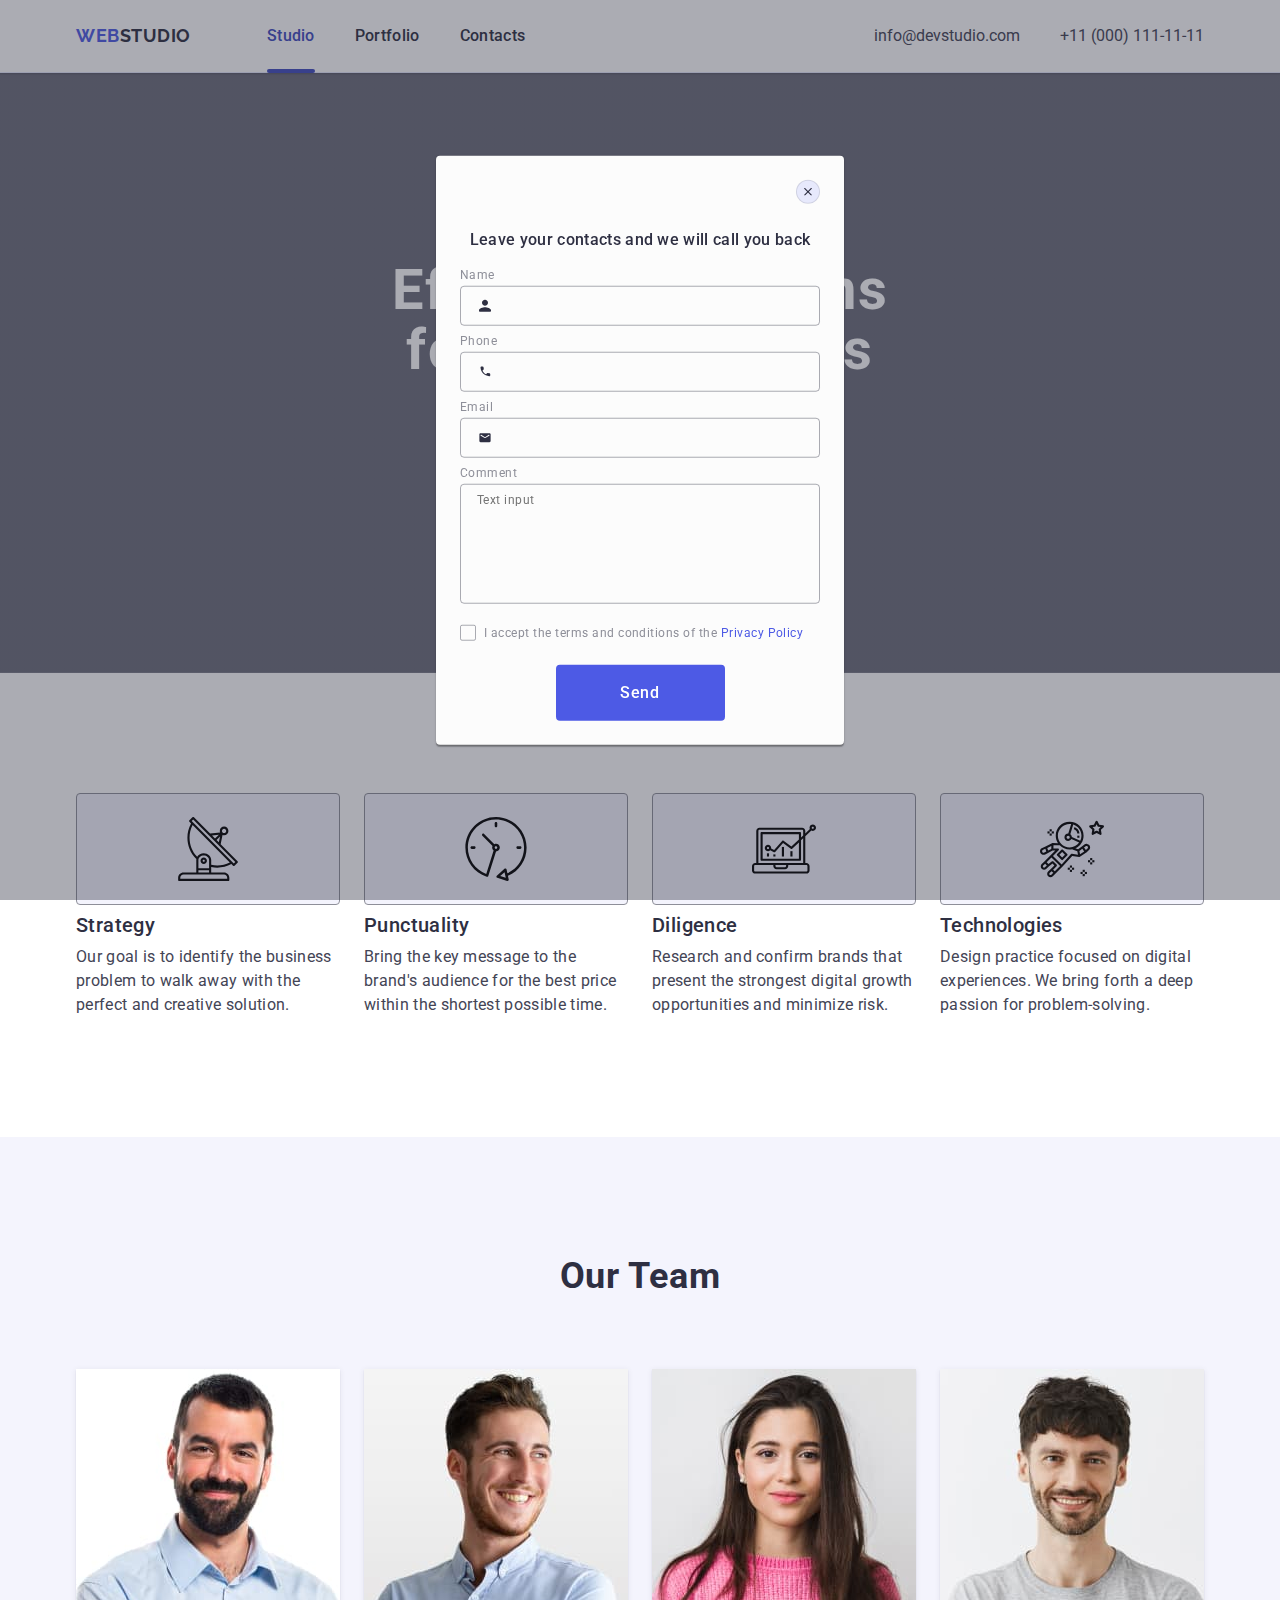
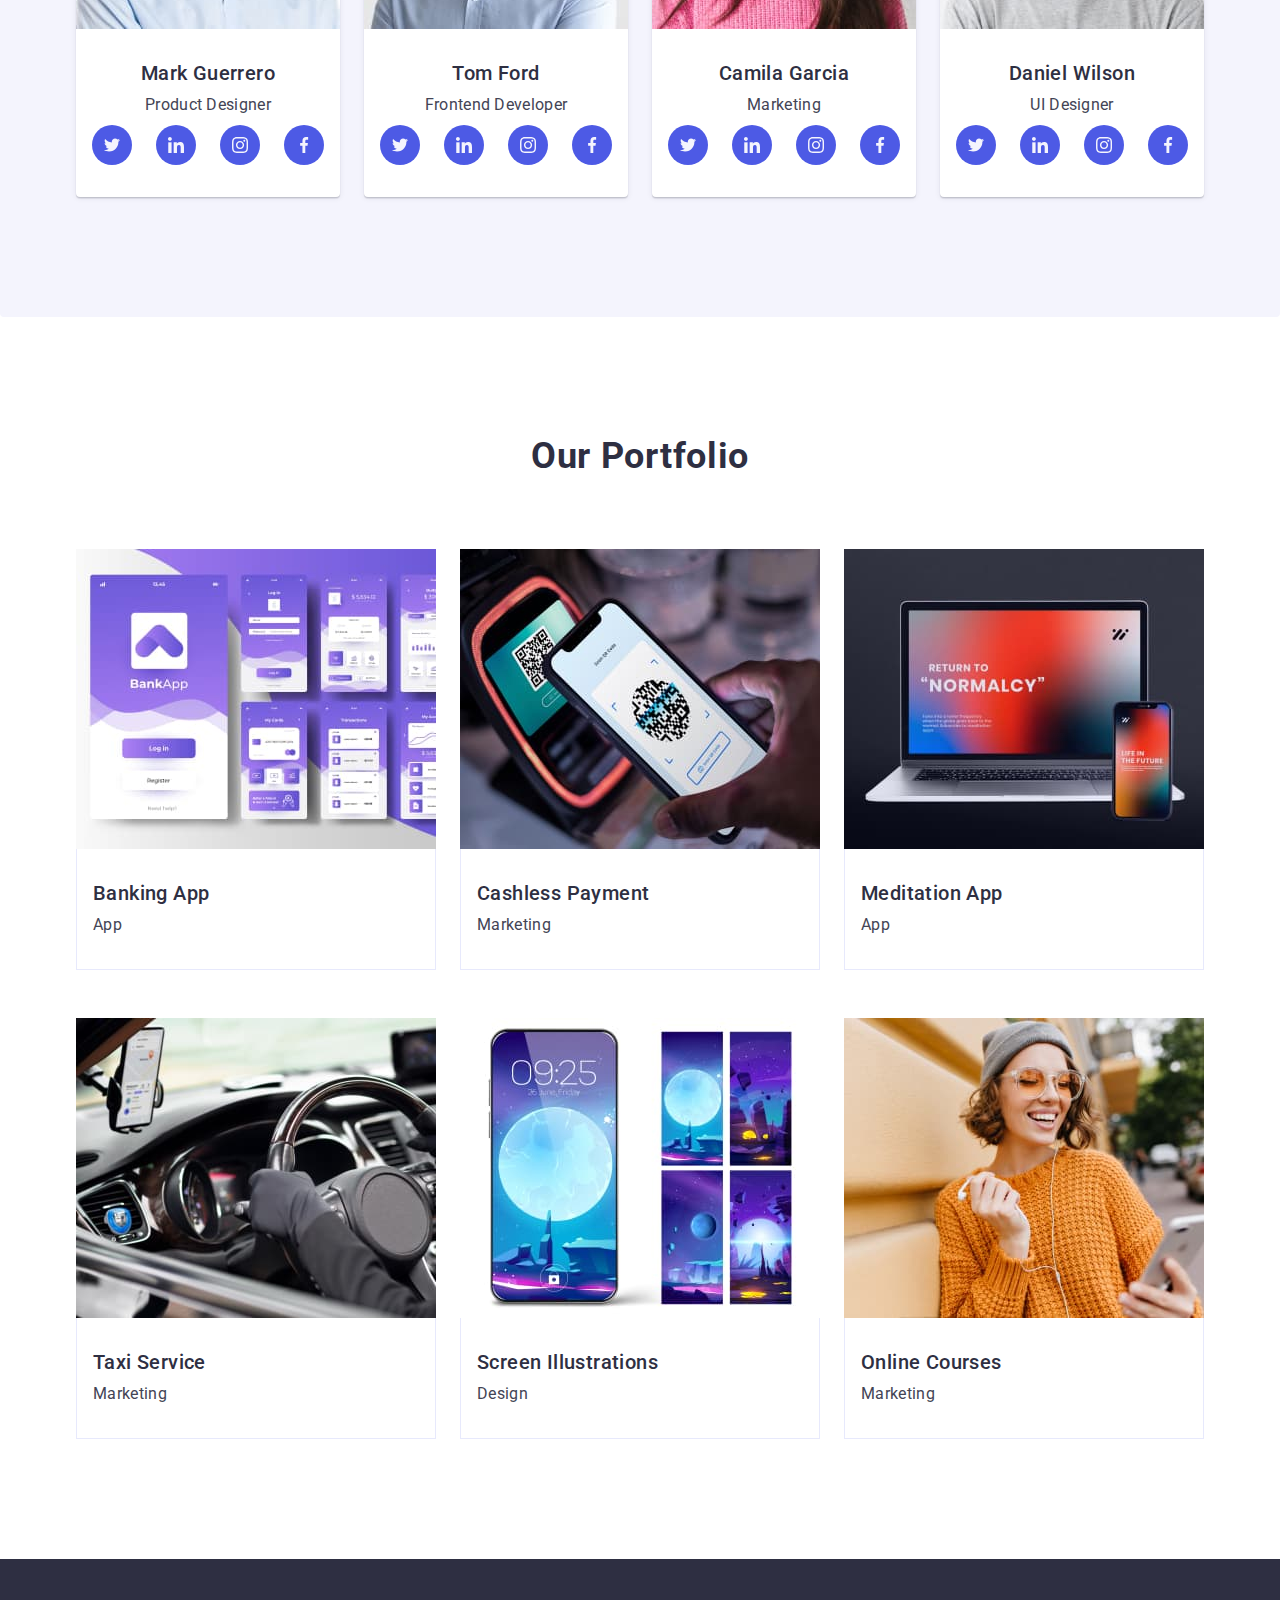
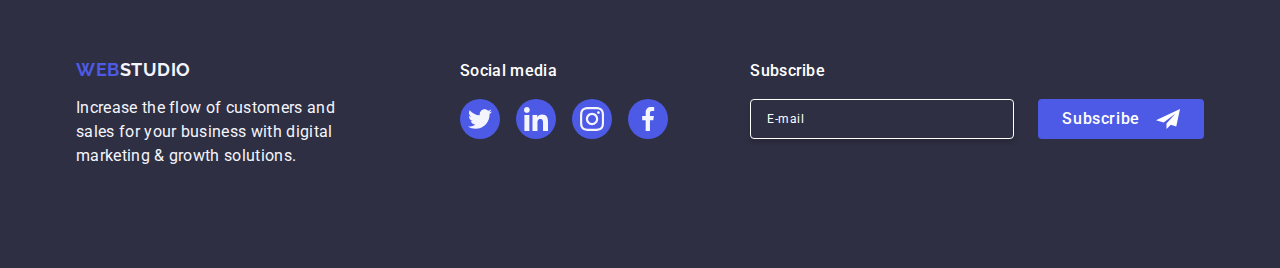
==== commit 4db00bf8: "remove stroke, add text-dacoration" ====
--- a/index.html
+++ b/index.html
@@ -421,7 +421,7 @@
         <div class="modal">
             <button class="modal-btn" type="button" aria-label="Modal close button">
                 <svg class="modal-btn-icon" width="8" height="8">
-                    <use href="./images/icons.svg#icon-close"></use>
+                    <use class="icon-style" href="./images/icons.svg#icon-close"></use>
                 </svg>
             </button>
             <p class="modal-caption">
@@ -434,7 +434,7 @@
                     <div class="icon-input">
                         <input class="form-input" id="user-name" name="user-name" type="text" required />
                         <svg class="form-icon" width="18" height="24">
-                            <use href="./images/icons.svg#icon-person"></use>
+                            <use class="icon-style" href="./images/icons.svg#icon-person"></use>
                         </svg>
                     </div>
                 </div>
@@ -443,7 +443,7 @@
                     <div class="icon-input">
                         <input class="form-input" id="phone" name="phone" type="tel" required />
                         <svg class="form-icon" width="18" height="24">
-                            <use href="./images/icons.svg#icon-phone"></use>
+                            <use class="icon-style" href="./images/icons.svg#icon-phone"></use>
                         </svg>
                     </div>
                 </div>
@@ -452,7 +452,7 @@
                     <div class="icon-input">
                         <input class="form-input" id="email" name="email" type="email" required />
                         <svg class="form-icon" width="18" height="24">
-                            <use href="./images/icons.svg#icon-email"></use>
+                            <use class="icon-style" href="./images/icons.svg#icon-email"></use>
                         </svg>
                     </div>
                 </div>
@@ -466,7 +466,7 @@
                         required />
                     <label class="field_checkbox" for="user-privacy"><span class="privacy-policy">
                             <svg class="svg-checkbox" width="10" height="8">
-                                <use href="./images/icons.svg#icon-checkbox"></use>
+                                <use class="icon-style" href="./images/icons.svg#icon-checkbox"></use>
                             </svg>
                         </span>I accept the terms and conditions of the
                         <a class="link-privacy-policy" href="">Privacy Policy</a>
--- a/css/styles.css
+++ b/css/styles.css
@@ -663,8 +663,6 @@
   transition: background-color 250ms cubic-bezier(0.4, 0, 0.2, 1),
     border 250ms cubic-bezier(0.4, 0, 0.2, 1);
   fill: #e7e9fc;
-  stroke-width: 1px;
-  stroke: rgba(0, 0, 0, 0.1);
 }
 .modal-btn:hover {
   background-color: #404bbf;
@@ -706,7 +704,6 @@
   transform: translateY(-50%);
   transition: fill 250ms cubic-bezier(0.4, 0, 0.2, 1);
   fill: transparent;
-  stroke: #2e2f42;
   fill: #2e2f42;
 }
 .form-input {
@@ -725,7 +722,6 @@
 }
 .form-input:focus + .form-icon {
   fill: #4d5ae5;
-  stroke: #4d5ae5;
 }
 .text-label,
 .text-textarea {
@@ -833,3 +829,6 @@
 .link-privacy-policy {
   color: #4d5ae5;
 }
+.icon-style {
+  text-dacoration: underline;
+}
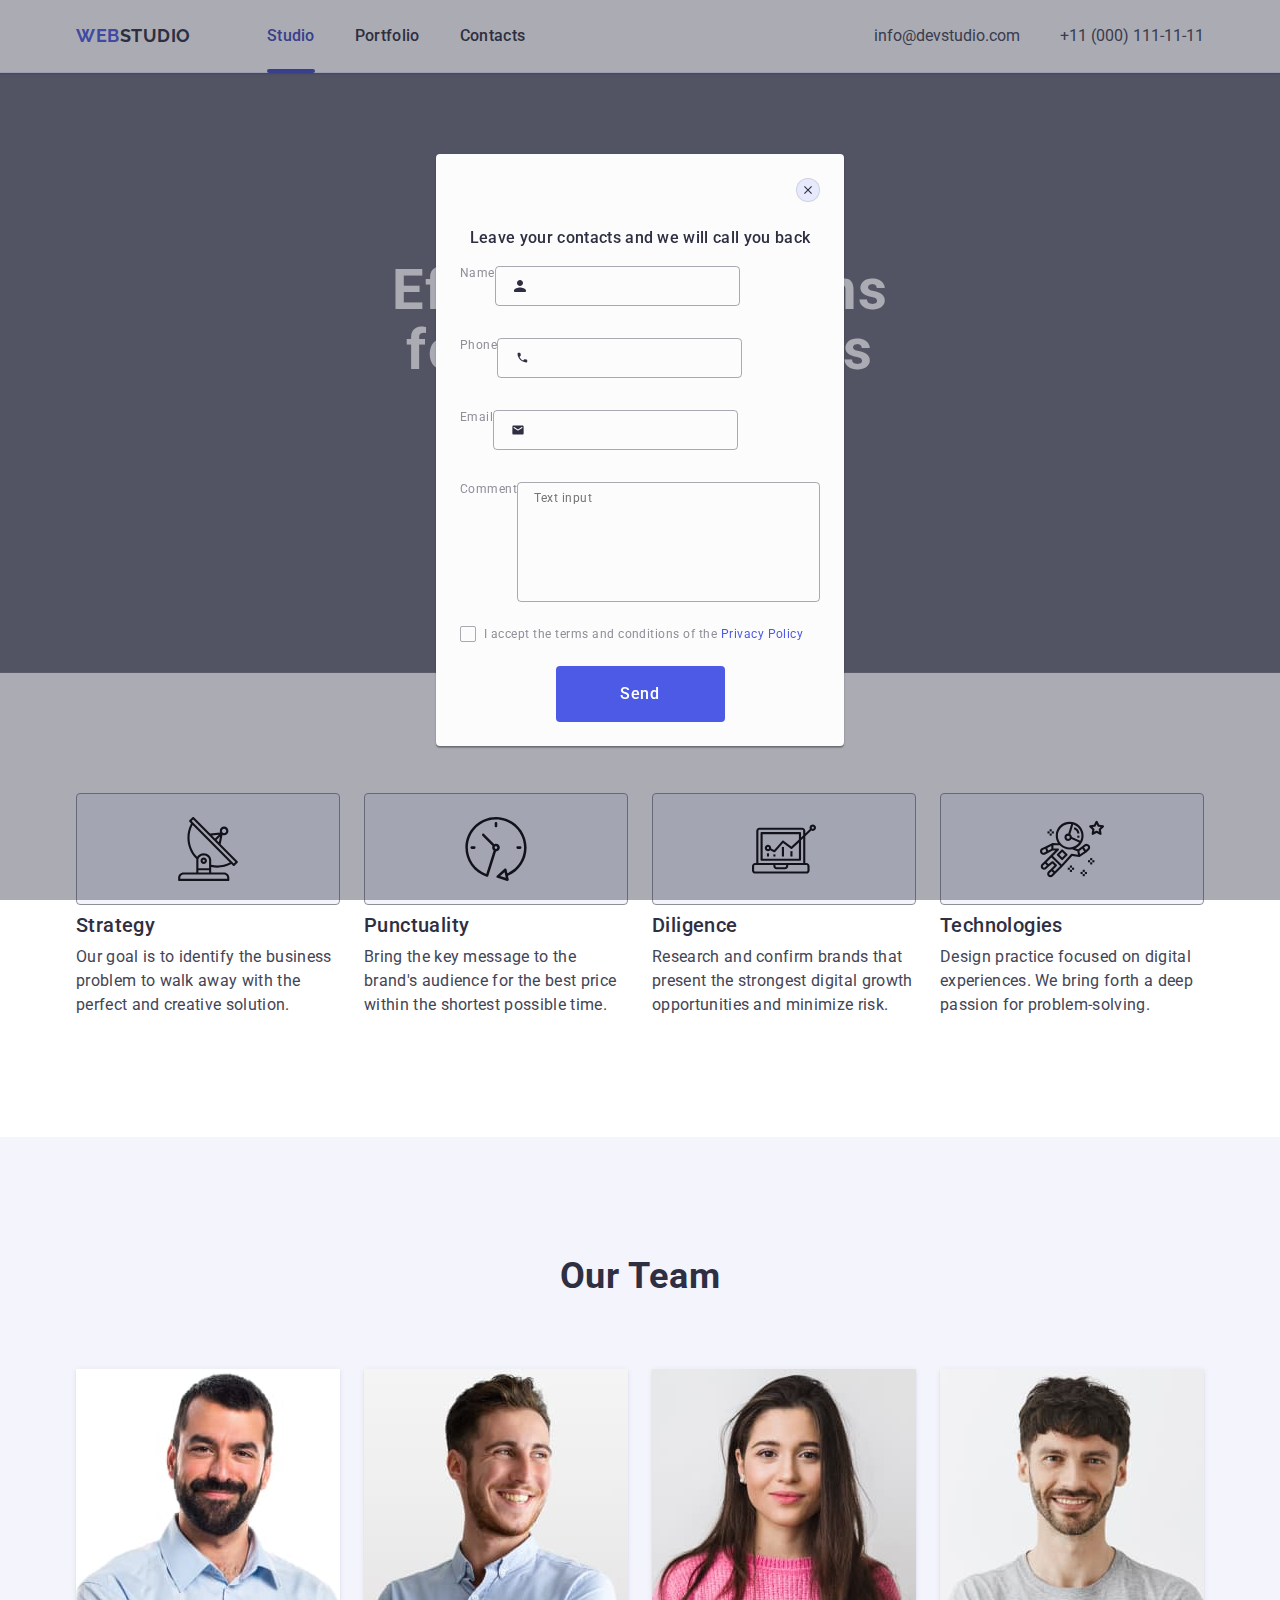
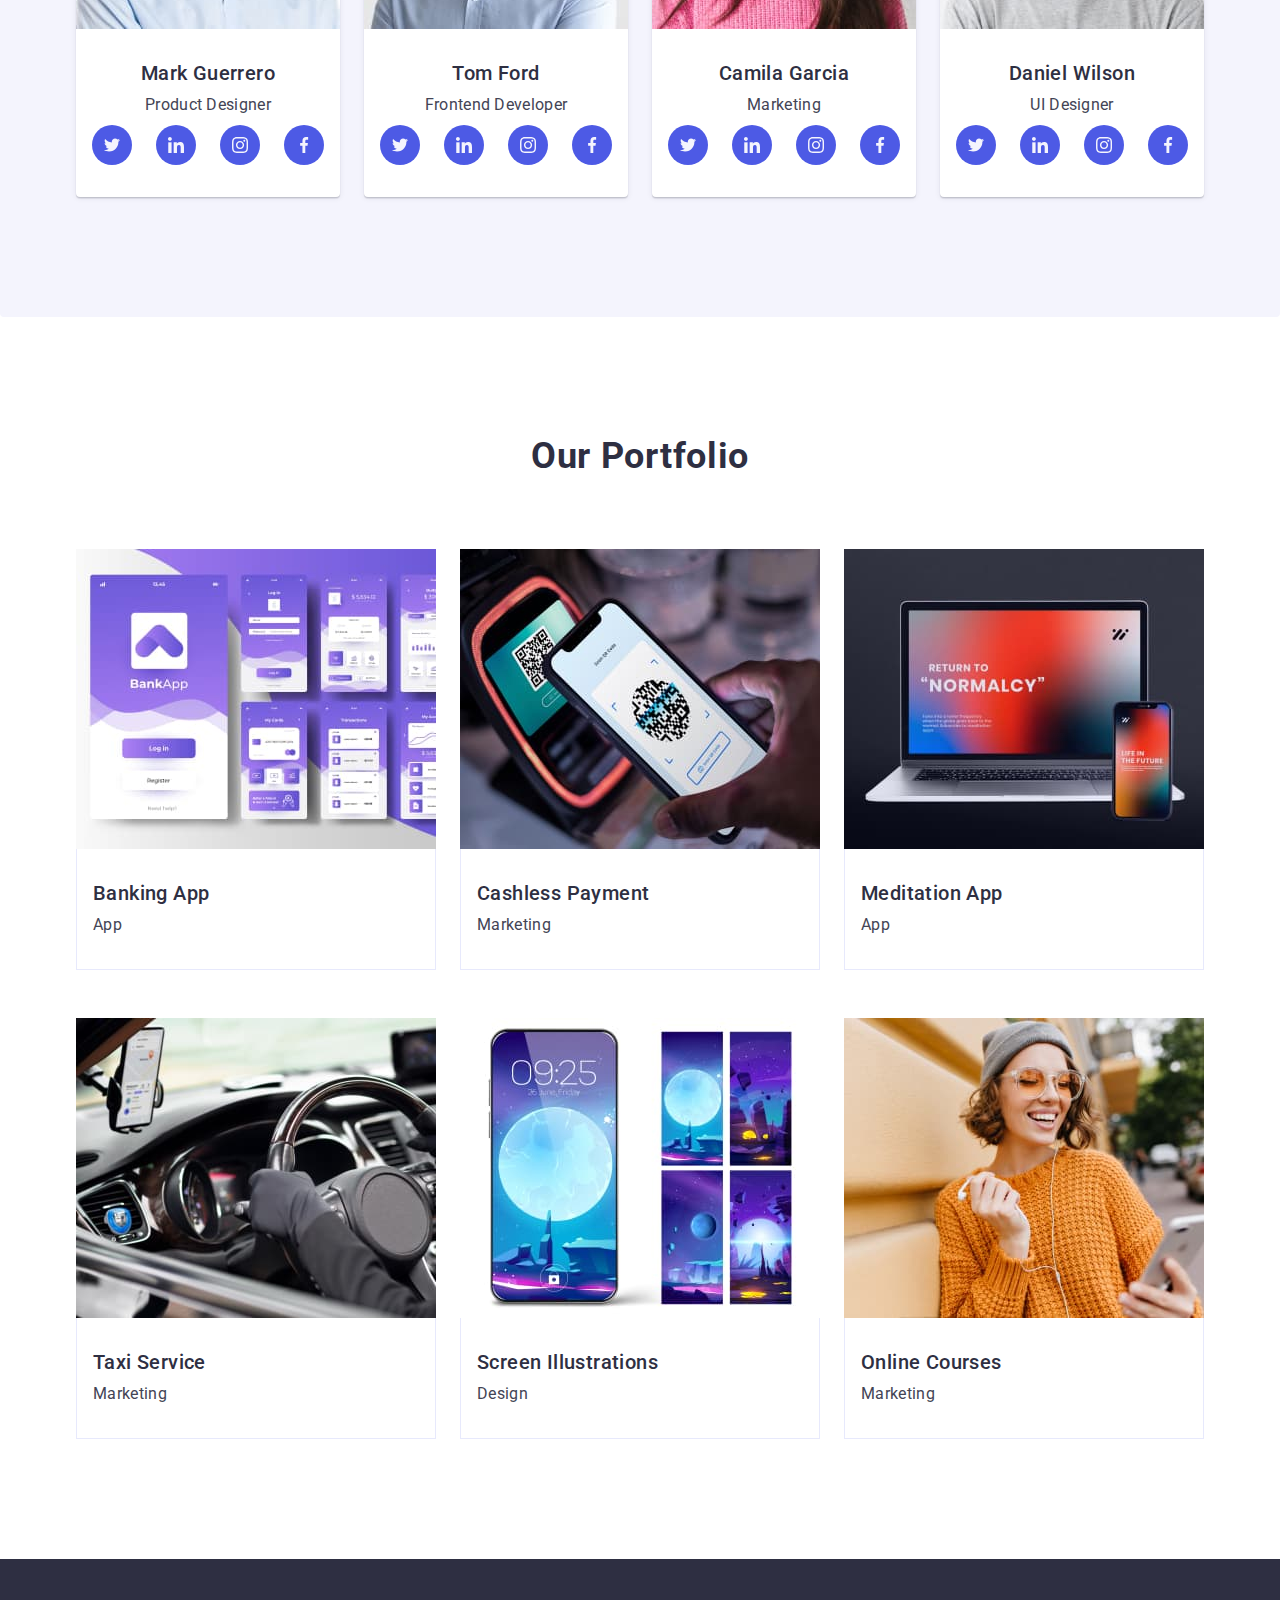
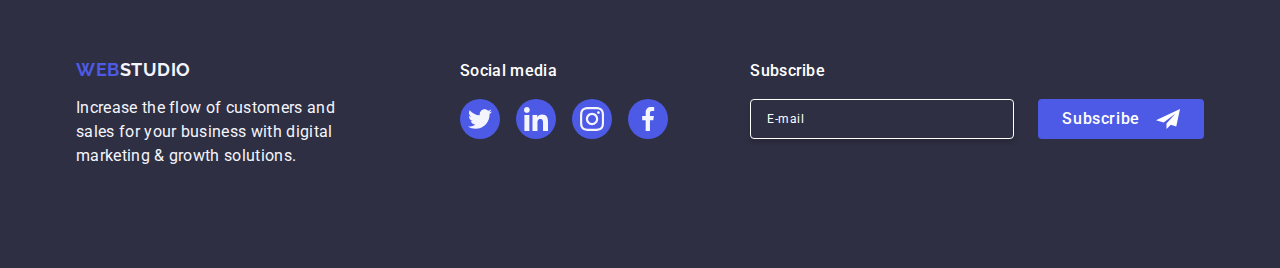
==== commit 3442b77f: "aaaaaqqqq" ====
--- a/index.html
+++ b/index.html
@@ -461,7 +461,7 @@
                     <textarea class="text-textarea" id="user-comment" name="user-comment" cols="30" rows="10"
                         placeholder="Text input"></textarea>
                 </div>
-                <div class="field_">
+                <div class="field">
                     <input class="visually-hidden" name="user-privacy" type="checkbox" id="user-privacy" value="true"
                         required />
                     <label class="field_checkbox" for="user-privacy"><span class="privacy-policy">
--- a/css/styles.css
+++ b/css/styles.css
@@ -664,23 +664,29 @@
     border 250ms cubic-bezier(0.4, 0, 0.2, 1);
   fill: #e7e9fc;
 }
+
 .modal-btn:hover {
-  background-color: #404bbf;
+  background-color: #0000001a;
   border: none;
 }
 .modal-btn:focus {
-  background-color: #404bbf;
+  background-color: #0000001a;
   border: none;
 }
-.modal-btn:hover .modal-btn-icon {
-  fill: #ffffff;
-}
-.modal-btn:focus .modal-btn-icon {
-  fill: #ffffff;
-}
+
+.modal-btn-icon:hover {
+  /*background-color: #818181;*/
+  fill: #4d5ae5;
+}
+.modal-btn-icon:focus {
+  /*background-color: #818181;*/
+  fill: #4d5ae5;
+}
+
 .modal-btn-icon {
   background-color: #e7e9fc;
   fill: #2e2f42;
+  cursor: pointer;
   transition: fill 250ms cubic-bezier(0.4, 0, 0.2, 1);
 }
 .modal-caption {
@@ -723,6 +729,7 @@
 .form-input:focus + .form-icon {
   fill: #4d5ae5;
 }
+
 .text-label,
 .text-textarea {
   color: #8e8f99;
@@ -783,7 +790,7 @@
 .field-textarea {
   margin-bottom: 16px;
 }
-.field_ {
+.field {
   display: flex;
   margin-bottom: 24px;
   align-items: flex-start;
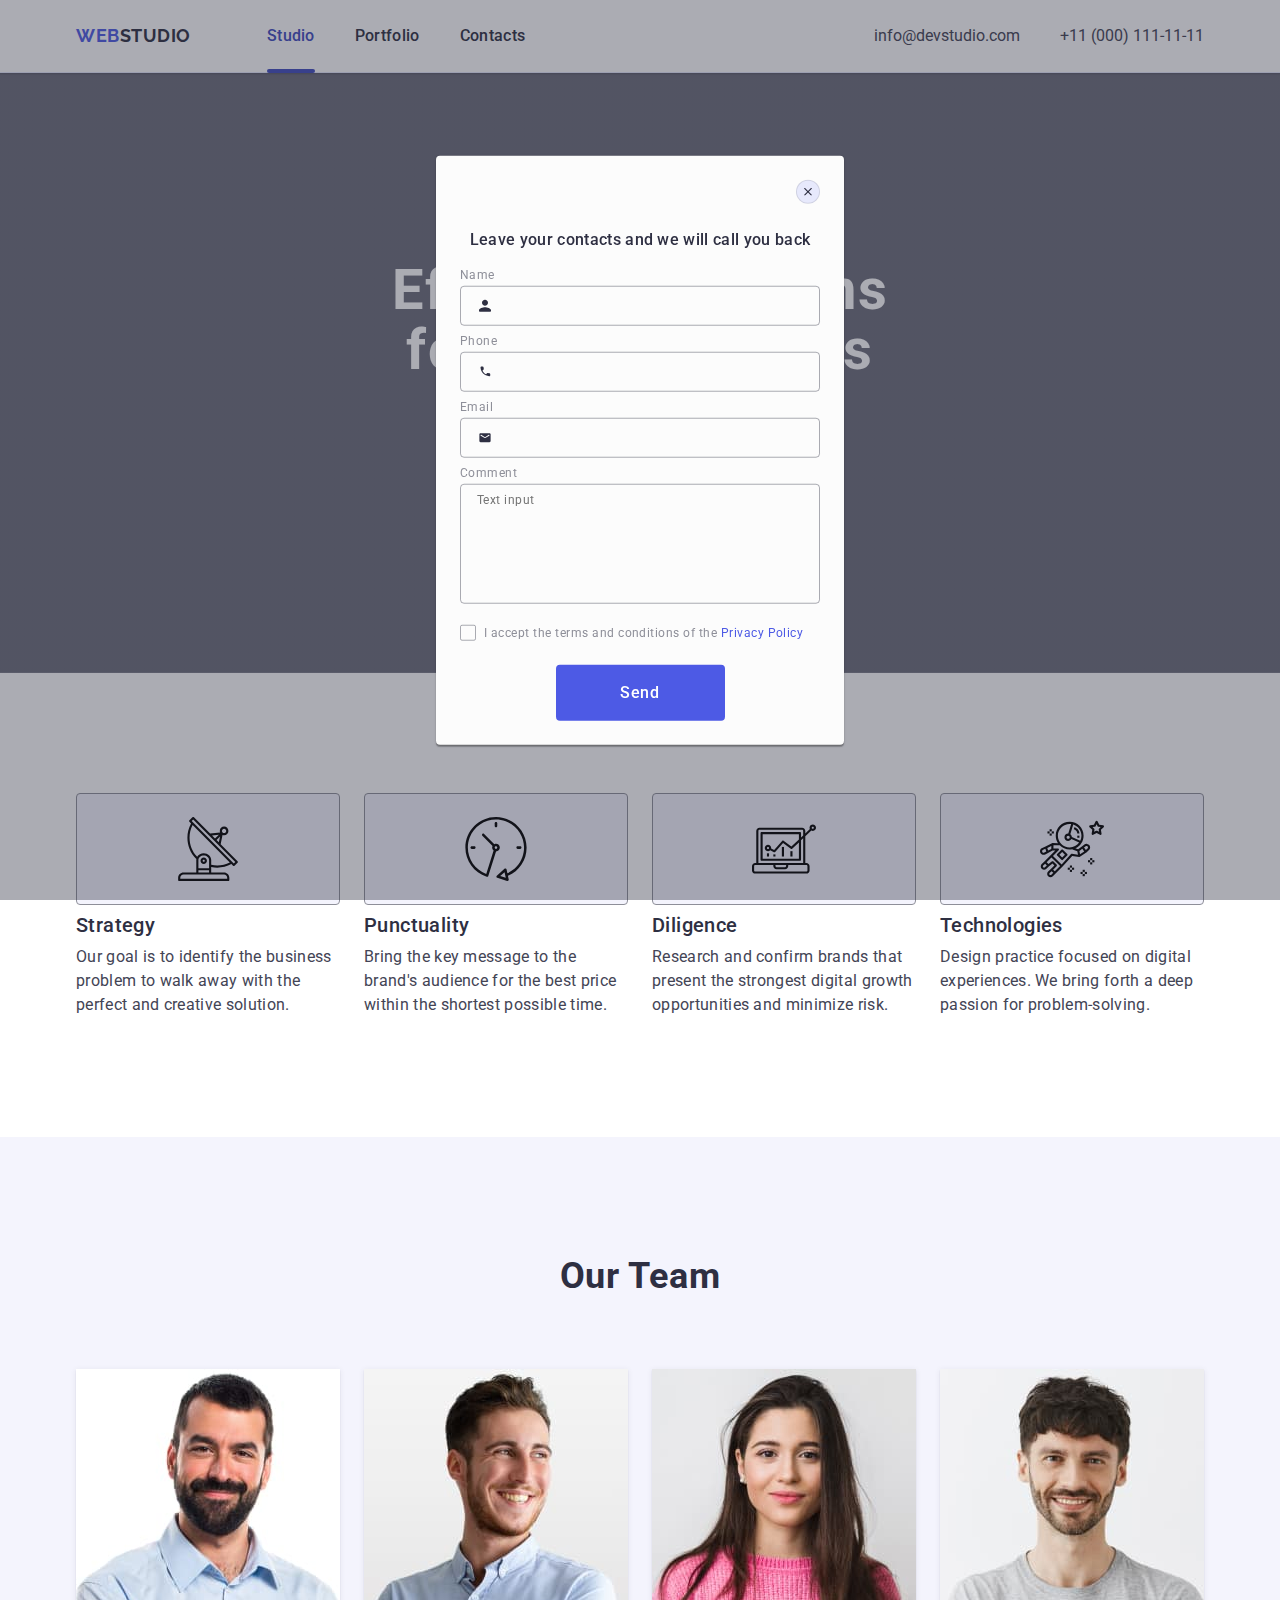
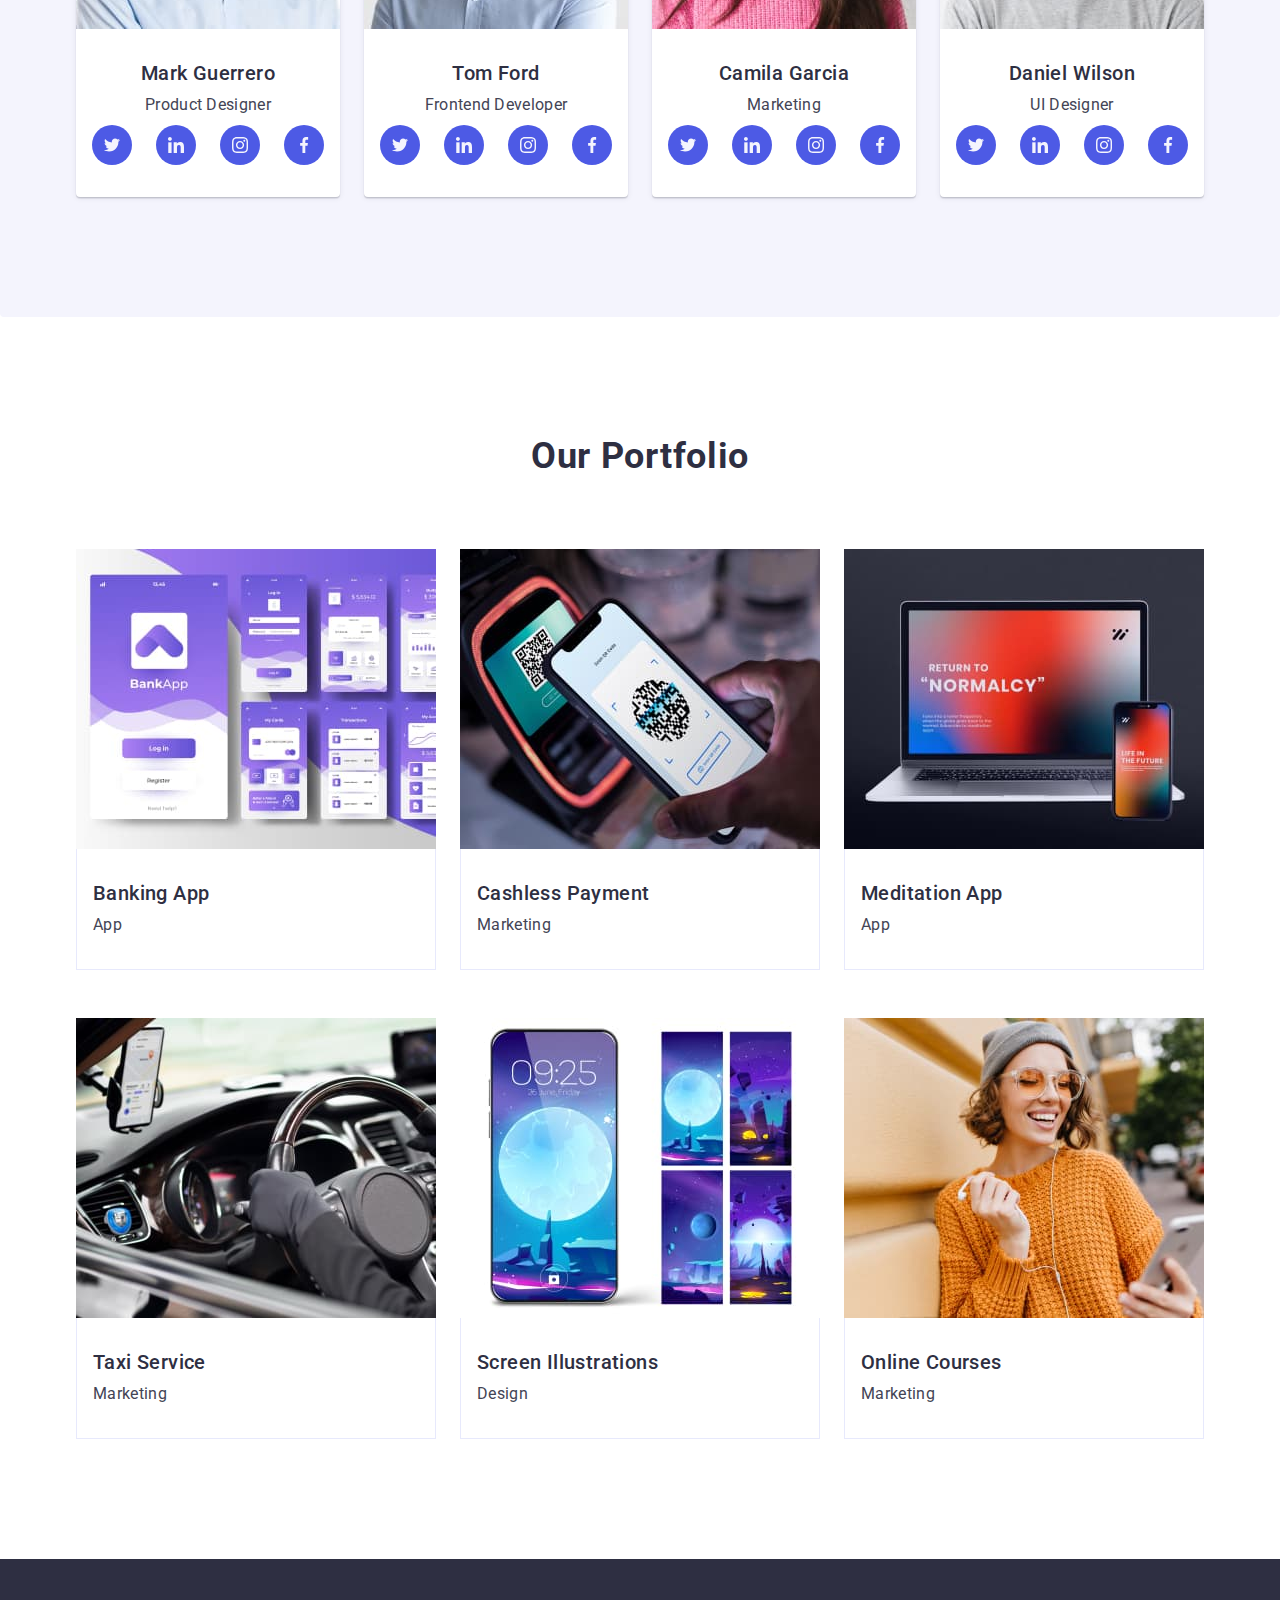
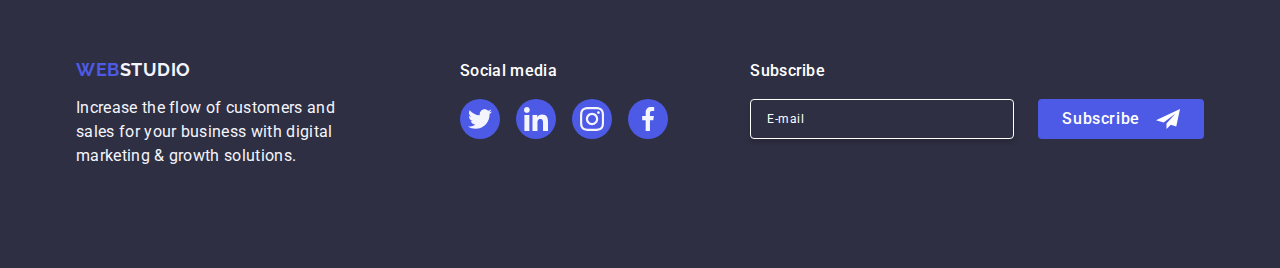
==== commit 9cc654ec: "fix errors" ====
--- a/index.html
+++ b/index.html
@@ -461,10 +461,10 @@
                     <textarea class="text-textarea" id="user-comment" name="user-comment" cols="30" rows="10"
                         placeholder="Text input"></textarea>
                 </div>
-                <div class="field">
+                <div class="fieldterm">
                     <input class="visually-hidden" name="user-privacy" type="checkbox" id="user-privacy" value="true"
                         required />
-                    <label class="field_checkbox" for="user-privacy"><span class="privacy-policy">
+                    <label class="field-checkbox" for="user-privacy"><span class="privacy-policy">
                             <svg class="svg-checkbox" width="10" height="8">
                                 <use class="icon-style" href="./images/icons.svg#icon-checkbox"></use>
                             </svg>
--- a/css/styles.css
+++ b/css/styles.css
@@ -790,7 +790,7 @@
 .field-textarea {
   margin-bottom: 16px;
 }
-.field {
+.fieldterm {
   display: flex;
   margin-bottom: 24px;
   align-items: flex-start;
@@ -820,12 +820,12 @@
 .modal-button:focus {
   background-color: #404bbf;
 }
-.visually-hidden:checked + .field_checkbox > .privacy-policy {
+.visually-hidden:checked + .field-checkbox > .privacy-policy {
   background-color: #404bbf;
   border: none;
   fill: #f4f4fd;
 }
-.field_checkbox {
+.field-checkbox {
   font-size: 12px;
   line-height: 1.17;
   letter-spacing: 0.04em;
